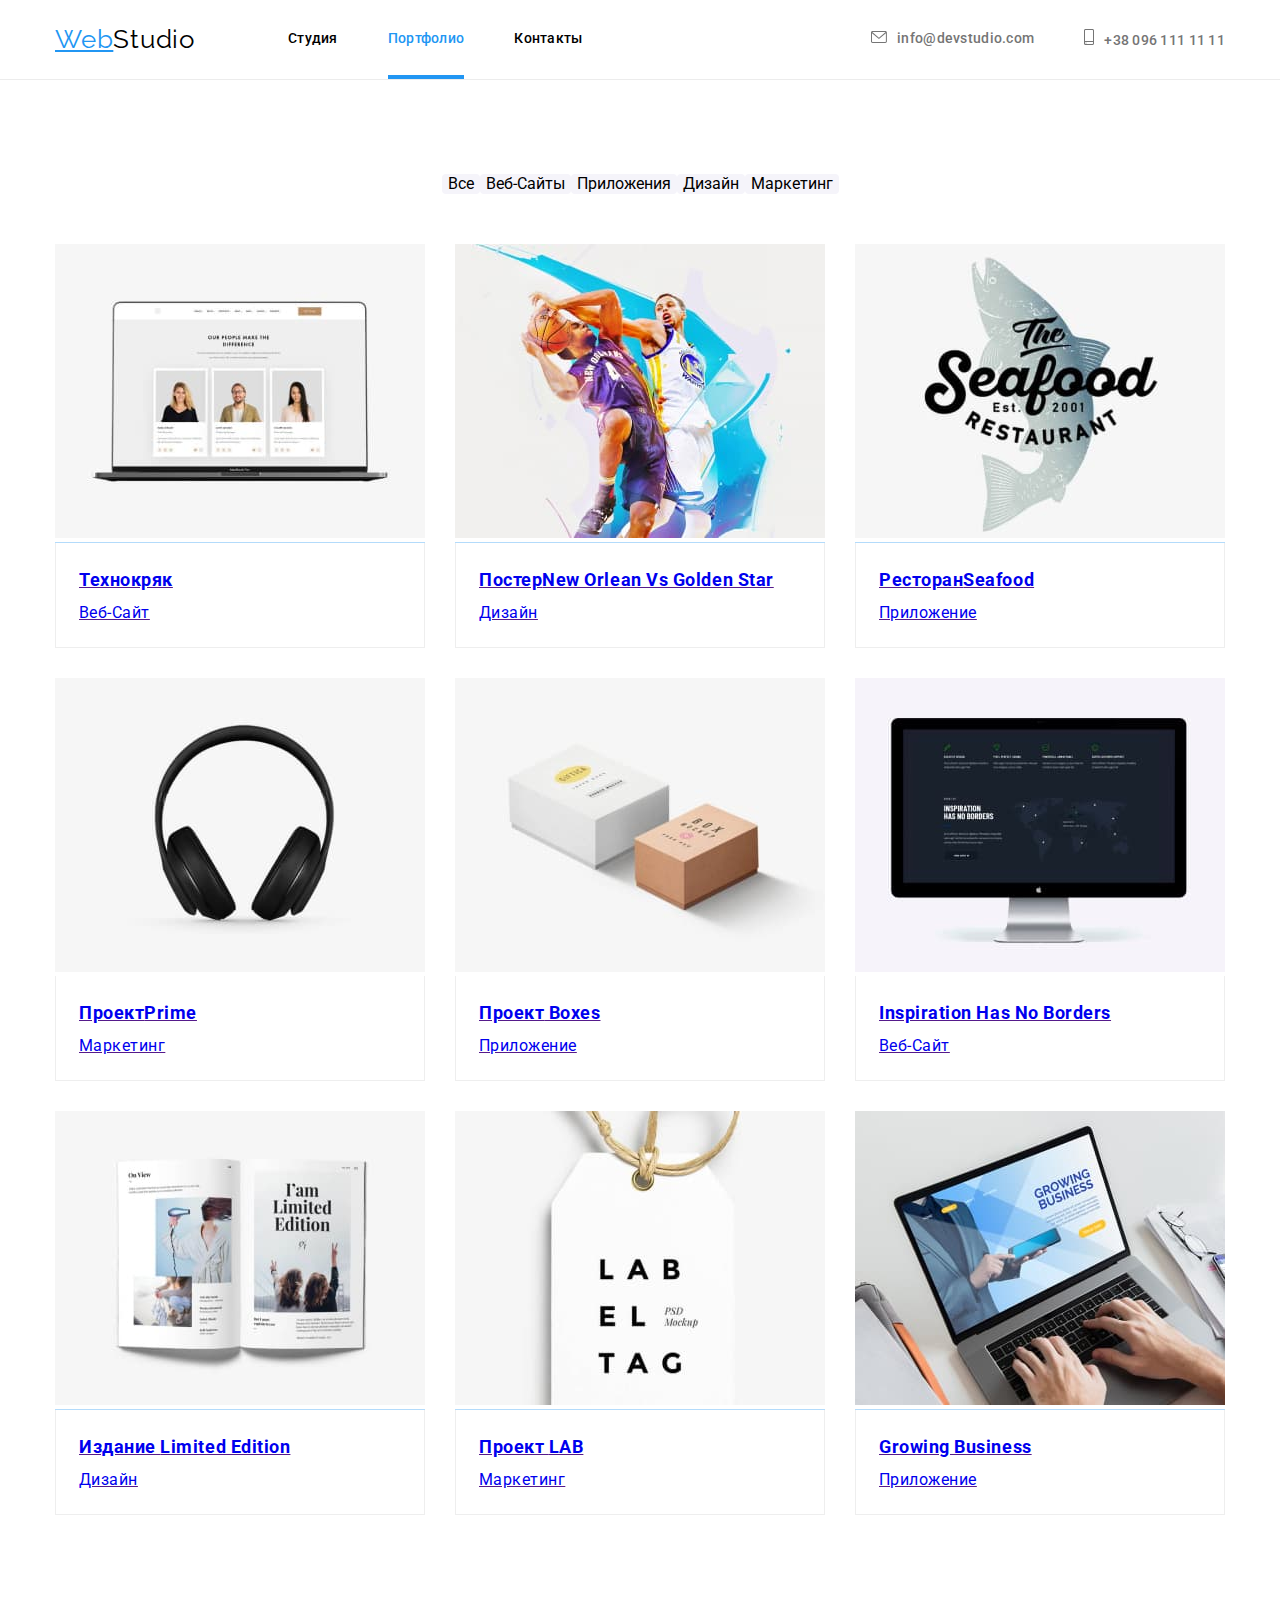
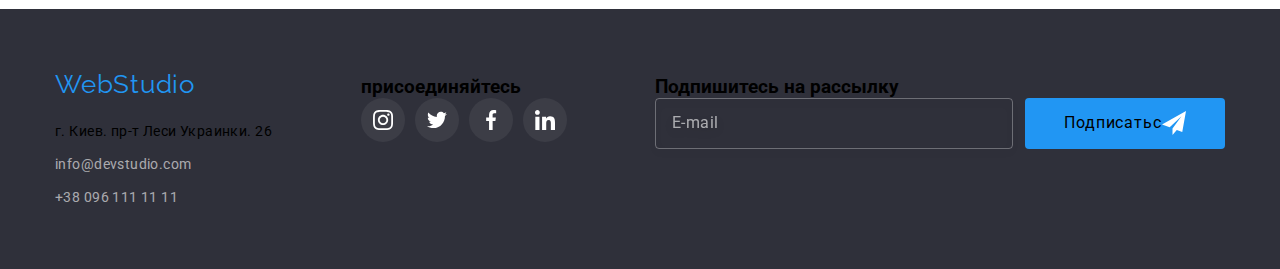
==== portfolio.html @ 39403538 "start work with BEM" ====
<!DOCTYPE html>
<html lang="ru">
  <head>
    <meta charset="UTF-8" />
    <meta http-equiv="X-UA-Compatible" content="IE=edge" />
    <meta name="viewport" content="width=device-width, initial-scale=1.0" />
    <title>WebStudio</title>
    <link rel="stylesheet" href="https://fonts.googleapis.com/css2?family=Raleway:wght@700&family=Roboto:wght@400;500;700;900&display=swap">
    <link rel="stylesheet" href="https://cdnjs.cloudflare.com/ajax/libs/modern-normalize/1.0.0/modern-normalize.min.css" />
    <link rel="stylesheet" href="./style.css" >
    <link rel="stylesheet" href="./css/main.min.css">
  </head>
<body>
    <!--portfolio-->
    <header class="head">
      <div class="head__elements container">
        <a class="logo head__logo" href="WebStudio">Web<span class="logo__word logo__word--dark">Studio</span></a>
        <nav>
          <ul class="nav-list nav list">
            <li class="nav__item"><a class="nav__link link" href="./index.html">Студия</a></li>
            <li class="nav__item"><a class="nav__link nav__link--active link" href="./portfolio.html">Портфолио</a></li>
            <li class="nav__item"><a class="nav__link link" href="Контакты">Контакты</a></li>
          </ul>
        </nav>
        <ul class="contacts head__contacts list">
          <li class="contacts__item"><a class="contacts__link link" href="mailto:info@devstudio.com">
              <svg class="contacts__icon" width="16px" height="12px">
                <use href="./images/icons.svg#icon-envelope"></use>
              </svg>info@devstudio.com</a></li>
          <li class="contacts__item"><a class="contacts__link link" href="tel:+380961111111">
              <svg class="contacts__icon" width="10px" height="16px">
                <use href="./images/icons.svg#icon-smartphone"></use>
              </svg>+38 096 111 11 11</a></li>
        </ul>
      </div>
    </header>
    <!--portfolio section 1 buttons and project-->
    <main class="">
    <section class="section main-portfolio">
      <div class="container">
         <h2  class="visually-hidden">Фильтр кнопок</h2>
       <ul class="list btn-list">
        <li class="btn-item"><button class="btn" type="button">Все</button></li>
        <li class="btn-item"><button class="btn" type="button">Веб-сайты</button></li>
        <li class="btn-item"><button class="btn" type="button">Приложения</button></li>
        <li class="btn-item"><button class="btn" type="button">Дизайн</button></li>
        <li class="btn-item"><button class="btn" type="button">Маркетинг</button></li>
       </ul>
       <h1 class="visually-hidden">Проекти</h1>
       <ul class="list list-project">
       <li class="item-project" >
        <a class="links-project" href="">
        <div class="project-bloc">
          <img src="images/photo1.jpg" alt="computer with photo"
           width="370" height="294">
           <p class="project-bloc-text-overflow">
           Технокряк это современная площадка
           распространения коронавируса. 
           Компании используют эту платформу для цифрового
           шпионажа и атак на защищённые сервера конкурентов.
          </p>
        </div>
      <div class="texts-elements-project">
        <h3 class="title-project">Технокряк</h3>
        <p class="text-project">Веб-сайт</p>
      </div>
        </a>
      </li>
       <li class="item-project" >
        <a class="links-project" href="">
        <div class="project-bloc">
          <img src="images/photo2.jpg" alt="two baseball plaeer" width="370" height="294">
          <p class="project-bloc-text-overflow">
          Технокряк это современная площадка
          распространения коронавируса.
          Компании используют эту платформу для цифрового
          шпионажа и атак на защищённые сервера конкурентов.
          </p>
         </div>
        <div class="texts-elements-project"> 
         <h3 class="title-project">Постер<span lang="en">New Orlean vs Golden Star</span></h3>
         <p class="text-project">Дизайн</p>
       </div>
        </a>
      </li>
       <li class="item-project" >
        <a class="links-project" href="">
        <div class="project-bloc">
          <img src="images/photo3.jpg" alt="restaurant logo" width="370" height="294">
          <p class="project-bloc-text-overflow">
          Технокряк это современная площадка
          распространения коронавируса.
          Компании используют эту платформу для цифрового
          шпионажа и атак на защищённые сервера конкурентов.
          </p>
         </div>
        <div class="texts-elements-project">
         <h3 class="title-project">Ресторан<span lang="en">Seafood</span></h3>
         <p class="text-project">Приложение</p>
        </div>
        </a> 
      </li>
       <li class="item-project" >
        <a class="links-project" href="">
        <div class="project-bloc">
          <img src="images/photo4.jpg" alt="headphone" width="370" height="294">
          <p class="project-bloc-text-overflow">
          Технокряк это современная площадка
          распространения коронавируса.
          Компании используют эту платформу для цифрового
          шпионажа и атак на защищённые сервера конкурентов.
          </p>
        </div>
       <div class="texts-elements-project">
        <h3 class="title-project">Проект<span lang="en">Prime</span></h3>
        <p class="text-project">Маркетинг</p>
      </div>
        </a>
      </li>
       <li class="item-project" >
        <a class="links-project" href="">
        <div class="project-bloc">
          <img src="images/photo5.jpg" alt="two boxes" width="370" height="294">
          <p class="project-bloc-text-overflow">
            Технокряк это современная площадка
            распространения коронавируса.
            Компании используют эту платформу для цифрового
            шпионажа и атак на защищённые сервера конкурентов.
          </p>
       </div>
       <div class="texts-elements-project">
        <h3 class="title-project">Проект<span lang="en"> Boxes</span></h3>
        <p class="text-project">Приложение</p>
      </div>
        </a>
      </li>
       <li class="item-project" >
        <a class="links-project" href="">
      <div class="project-bloc">
          <img src="images/photo6.jpg" alt="monitor" width="370" height="294">
         <p class="project-bloc-text-overflow">
          Технокряк это современная площадка
          распространения коронавируса.
          Компании используют эту платформу для цифрового
          шпионажа и атак на защищённые сервера конкурентов.
         </p>
       </div>
          <div class="texts-elements-project">
        <h3 class="title-project"><span lang="en">Inspiration has no Borders</span></h3>
        <p class="text-project">Веб-сайт</p>
       </div>
        </a>
      </li>
       <li class="item-project">
      <a class="links-project" href="">
        <div class="project-bloc">
        <img src="images/photo7.jpg" alt="unfolded book" width="370" height="294">
        <p class="project-bloc-text-overflow">
          Технокряк это современная площадка
          распространения коронавируса.
          Компании используют эту платформу для цифрового
          шпионажа и атак на защищённые сервера конкурентов.
        </p>
       </div>
        <div class="texts-elements-project">
        <h3 class="title-project">Издание <span lang="en">Limited Edition</span></h3>
        <p class="text-project">Дизайн</p>
      </div>
      </a>
      </li>
       <li class="item-project" >
        <a class="links-project" href="">
        <div class="project-bloc">
          <img src="images/photo8.jpg" alt="keychain made of paper" width="370" height="294">
      <p class="project-bloc-text-overflow">
        Технокряк это современная площадка
        распространения коронавируса.
        Компании используют эту платформу для цифрового
        шпионажа и атак на защищённые сервера конкурентов.
      </p>
      </div>
          <div class="texts-elements-project">
        <h3 class="title-project">Проект <span lang="en">LAB</span></h3>
        <p class="text-project">Маркетинг</p>
      </div>
        </a>
      </li>
       <li class="item-project" >
        <a class="links-project" href="">
        <div class="project-bloc">
          <img src="images/photo9.jpg" alt="man typing text on laptop" width="370" height="294">
        <p class="project-bloc-text-overflow">
          Технокряк это современная площадка
          распространения коронавируса.
          Компании используют эту платформу для цифрового
          шпионажа и атак на защищённые сервера конкурентов.
        </p>
       </div>
          <div class="texts-elements-project"> 
        <h3 class="title-project"><span lang="en">Growing Business</span></h3>
        <p class="text-project">Приложение</p>
       </div>
        </a>
      </li>
        </ul>
     </div>
   </section>
    </main>
    <!--portfolio footer-->
  <footer class="vault">
    <div class="container">
      <div class="vault-section">
        <div>
          <a class="link logo logo-footer" href="WebStudio">Web<span class="logo-word-light">Studio</span></a>
          <address>
            <ul class="list">
              <li class="vault-item"><a class="link google-address" href="https://goo.gl/maps/u1JJwSSeLyqYVt8B6"
                  target="blank" rel="noreferrer noopener">г.
                  Киев. пр-т
                  Леси Украинки. 26</a></li>
              <li class="vault-item "><a class="link vault-contact"
                  href="mailto:info@devstudio.com">info@devstudio.com</a></li>
              <li class="vault-item "><a class="link vault-contact" href="tel:+380961111111">+38 096 111 11 11</a></li>
            </ul>
          </address>
        </div>
        <div>
          <h3 class="title-features-and-vault title-vault">присоединяйтесь</h3>
          <ul class="vault-list-icons list">
            <li class="vault-item-icons">
              <a class="vault-social-links" href="">
                <svg class="vault-content-icons" width="20px" height="20px">
                  <use href="./images/icons.svg#icon-instagram"></use>
                </svg>
              </a>
            </li>
            <li class="vault-item-icons">
              <a class="vault-social-links" href="">
                <svg class="vault-content-icons" width="20px" height="20px">
                  <use href="./images/icons.svg#icon-twitter"></use>
                </svg>
              </a>
            </li>
            <li class="vault-item-icons">
              <a class="vault-social-links" href="">
                <svg class="vault-content-icons" width="20px" height="20px">
                  <use href="./images/icons.svg#icon-facebook"></use>
                </svg>
              </a>
            </li>
            <li class="vault-item-icons">
              <a class="vault-social-links" href="">
                <svg class="vault-content-icons" width="20px" height="20px">
                  <use href="./images/icons.svg#icon-linkedin"></use>
                </svg>
              </a>
            </li>
          </ul>
        </div>
        <div>
          <form class="form-vault" action="www.rect.com" name="our customers">
            <h3 class="title-features-and-vault title-vault">Подпишитесь на рассылку</h3>
            <span class="position-btn-input">
              <input class="vault-input" type="email" name="user-address-email" pattern="/^[]+@]+\.[]$/i"
                title="petrenko12p@gmail.com" placeholder="E-mail">
              <button class="vault-form-btn" type="submit">Подписатьс
                <svg class="vault-form-icon" width="24px" height="24px">
                  <use href="./images/icons.svg#icon-telegram"></use>
                </svg></button>
            </span>
          </form>
        </div>
      </div>
    </div>
  </footer>
</body>
</html>
---- style.css ----
:root {
  --hover-focus-color-others: #2196f3;
  --hover-focus-color-importmant-button: #188ce8;
  --akcent-color: #2196f3;
  --title-color-light: #ffffff;
  --title-color-dark: #212121;
  --text-color-dark: #757575;
  --contacts-color-dark: #757575;
  --contacts-color-light: rgba(255, 255, 255, 0.6);
  --logo-word-dark: #000000;
  --logo-word-light: #ffffff;
  --text-color-light: #ffffff;
  --border-color: #ececec;
  --background-color: #f5f4fa;
  --transition-duration: 250ms;
  --transition-timing-function: cubic-bezier(0.4, 0, 0.2, 1);
}
body {
  font-family: "roboto", sans-serif;
  margin: 0;
}
h1,
h2,
h3,
h4,
h5,
h6,
ul,
p {
  margin: 0;
  padding: 0;
}
.image {
  display: block;
}
address {
  font-style: inherit;
}
.container {
  width: 1200px;
  padding-left: 15px;
  padding-right: 15px;
  margin: 0 auto;
}
.section {
  padding-top: 94px;
  padding-bottom: 94px;
}
.list {
  list-style: none;
}
.link {
  text-decoration: none;
}
.second-title {
  font-size: 36px;
  line-height: 1.17;
  text-align: center;
  letter-spacing: 0.03em;
  color: var(--title-color-dark);
}
.third-title {
  font-size: 14px;
  line-height: 1.14;
  letter-spacing: 0.03em;
  text-transform: uppercase;
}
.visually-hidden {
  position: absolute;
  width: 1px;
  height: 1px;
  overflow: hidden;
  border: 0;
  padding: 0;
  clip: rect(0, 0, 0, 0);
  clip-path: inset(50%);
  margin: -1px;
}
.logo__word--light {
  color: var(--logo-word-light);
}

/*----------------------------main and portfolio page header ---------------------------*/
.head {
  padding-top: 24px;
  padding-bottom: 24px;
  align-items: center;
  border-bottom: 1px solid var(--border-color);
}
.head__elements {
  display: flex;
  align-items: center;
}
.logo {
  font-family: "Raleway", sans-serif;
  font-size: 26px;
  line-height: 1.19em;
  letter-spacing: 0.03em;
  color: var(--akcent-color);
}
.head__logo {
  margin-right: 93px;
}
.logo__word {
  display: inline-block;
}

.logo__word--dark {
  color: var(--logo-word-dark);
}
.nav-list {
  display: flex;
}
.nav__item {
  font-weight: 500;
  font-size: 14px;
  line-height: 1.14;
  letter-spacing: 0.02em;
  text-transform: capitalize;
  position: relative;
  color: var(--title-color-third);
}
.nav__item:not(:last-child) {
  margin-right: 50px;
}
.nav__link {
  transition: color var(--transition-duration) var(--transition-timing-function);
  color: currentColor;
}
.nav__link:hover,
.nav__link:focus {
  color: var(--hover-focus-color-others);
}
.nav__link--active {
  color: var(--hover-focus-color-others);
}
.nav__link--active::after {
  content: "";
  width: 100%;
  height: 4px;
  background-color: var(--akcent-color);
  display: block;
  position: absolute;
  bottom: -32px;
}
.head__contacts {
  margin-left: auto;
  display: flex;
  justify-content: center;
  align-items: center;
}
.contacts__item {
  font-weight: 500;
  font-size: 14px;
  line-height: 1.14;
  letter-spacing: 0.02em;
  color: var(--contacts-color-dark);
}
.contacts__item:not(:last-child) {
  margin-right: 50px;
}
.contacts__link {
  transition: color var(--transition-duration) var(--transition-timing-function);
  color: currentColor;
}
.contacts__link:hover,
.contacts__link:focus {
  color: var(--hover-focus-color-others);
}
.contacts__link:hover .contacts__icon,
.contacts__link:focus .contacts__icon {
  fill: var(--hover-focus-color-others);
}
.contacts__icon {
  margin-right: 10px;
  fill: var(--contacts-color-dark);
  transition: fill var(--transition-duration) var(--transition-timing-function);
}
/*-----------------------------main page section 1 hero------------------------------*/
.hero {
  padding-top: 200px;
  padding-bottom: 200px;
  background-color: #2f303a;
  background-image: linear-gradient(
      rgba(47, 48, 58, 0.4),
      rgba(47, 48, 58, 0.4)
    ),
    url(../images/bg-img.jpg);
  background-repeat: no-repeat;
  background-position: center;
  background-size: cover;
}
.hero__title {
  display: block;
  margin: 0 auto;
  margin-bottom: 30px;
  width: 696px;
  font-weight: 900;
  font-size: 44px;
  line-height: 1.36;
  text-align: center;
  text-transform: uppercase;
  letter-spacing: 0.06em;
  color: var(--title-color-light);
}
.btn {
  font-family: inherit;
  text-align: center;
  text-transform: capitalize;
  border: 0;
  border-radius: 4px;
  cursor: pointer;
  color: var(--title-color-third);
  background-color: var(--background-color);
  transition: color var(--transition-duration) var(--transition-timing-function),
    background-color var(--transition-duration)
      var(--transition-timing-function),
    box-shadow var(--transition-duration) var(--transition-timing-function);
}

.btn__hero {
  display: block;
  margin: 0 auto;
  padding: 10px 32px;
  line-height: 1.88;
  letter-spacing: 0.06em;
  background-color: var(--akcent-color);
  color: var(--text-color-light);
  box-shadow: 0px 4px 4px rgba(0, 0, 0, 0.15);
}
.btn__hero:hover,
.btn__hero:focus {
  background-color: var(--hover-focus-color-importmant-button);
}

/*---------------------------main page section 2 features----------------------*/
.specialiti {
  display: flex;
}
.specialiti__item {
  margin-right: 30px;
}
.specialiti__item:nth-child(4n + 4) {
  margin-right: 0px;
}
.specialiti__item--features {
  width: 270px;
}
.specialiti__icons {
  background-color: var(--background-color);
  margin-bottom: 30px;
  height: 120px;
  padding: 25px 100px;
}
.specialiti__title-features {
  margin-bottom: 10px;
  color: var(--title-color-dark);
}
.specialiti__text-features {
  letter-spacing: 0.03em;
  font-size: 14px;
  line-height: 1.71;
  color: var(--text-color-dark);
}
/*  -----main page section 3------------- */
.section-what-we-do {
  padding-bottom: 94px;
}
.second-title--what-we-do {
  margin-bottom: 50px;
}
.grade {
  display: flex;
  flex-wrap: wrap;
  margin-top: -30px;
  margin-left: -30px;
}
.grade__item {
  margin-top: 30px;
  margin-left: 30px;
  flex-basis: calc(100% / 3 - 30px);
}
.grade__blok {
  position: relative;
}
.grade__text {
  display: flex;
  justify-content: center;
  align-items: center;
  font-size: 14px;
  line-height: 1.14em;
  letter-spacing: 0.03em;
  text-transform: uppercase;
  color: var(--text-color-light);
  width: 100%;
  min-height: 70px;
  background-color: #2f303a80;
  position: absolute;
  top: 224px;
}
/*-------------------main page section 4 oue team---------------------------*/
.section-our-team {
  background-color: var(--background-color);
}
.second-title--our-team {
  margin-bottom: 50px;
}
.specialiti__item {
  margin-right: 30px;
}
.specialiti__item:nth-child(4n + 4) {
  margin-right: 0px;
}
.specialiti__blok-text-elements {
  box-shadow: 0px 1px 3px rgba(0, 0, 0, 0.12), 0px 1px 1px rgba(0, 0, 0, 0.14),
    0px 2px 1px rgba(0, 0, 0, 0.2);
  border-radius: 0px 0px 4px 4px;
  background-color: #ffffff;
  padding-top: 30px;
  padding-bottom: 30px;
}
.specialiti__title-our-team {
  font-weight: 500;
  font-size: 16px;
  line-height: 1.19;
  letter-spacing: 0.03em;
  color: var(--title-color-dark);
  text-align: center;
  margin-bottom: 10px;
}
.specialiti__text-our-team {
  font-size: 16px;
  line-height: 1.19;
  letter-spacing: 0.03em;
  color: var(--text-color-dark);
  text-align: center;
  margin-bottom: 16px;
}
.social-links {
  display: flex;
  justify-content: center;
}
.social-links__item {
  display: flex;
  justify-content: center;
  align-items: center;
}
.social-links__item:not(:last-child) {
  margin-right: 10px;
}
.social-links__link {
  width: 44px;
  height: 44px;
  border-radius: 50%;
  transition: background-color var(--transition-duration)
    var(--transition-timing-function);
}
.social-links__icon {
  width: 44px;
  height: 44px;
  fill: #afb1b8;
  padding: 12px;
  transition: fill var(--transition-duration) var(--transition-timing-function);
}
.social-links__link--our-team:hover,
.social-links__link--our-team:focus {
  background-color: var(--hover-focus-color-others);
}
.social-links__link--our-team:hover .social-links__icon,
.social-links__link--our-team:focus .social-links__icon {
  fill: #ffffff;
}

/* ------------------main page section 5 regular customers---------------- */
.regular-customers-title {
  margin-bottom: 50px;
}
.regular-customers-list {
  display: flex;
}

.regular-customers-item {
  width: 170px;
  height: 92px;
}
.regular-customers-item:not(:last-child) {
  margin-right: 30px;
}
.regular-customers-links {
  width: 100%;
  height: 100%;
  display: flex;
  border: 1px solid #afb1b8;
  padding: 16px 32px;
  transition: border-color var(--transition-duration)
    var(--transition-timing-function);
}
.regular-customers-icons {
  fill: #afb1b8;
  transition: fill var(--transition-duration) var(--transition-timing-function);
}
.regular-customers-links:hover,
.regular-customers-links:focus {
  border-color: var(--hover-focus-color-others);
}
.regular-customers-links:hover .regular-customers-icons,
.regular-customers-links:focus .regular-customers-icons {
  fill: var(--hover-focus-color-others);
}
/*--------------------------------main and portfolio footer-------------------*/
.vault {
  background-color: #2f303a;
  padding-top: 60px;
  padding-bottom: 60px;
}
.vault-section {
  display: flex;
  align-items: baseline;
  justify-content: space-between;
}
.logo-footer {
  display: block;
  margin-bottom: 20px;
}
.vault-item {
  font-size: 14px;
  line-height: 1.71em;
  letter-spacing: 0.03em;
}
.google-address {
  transition: color var(--transition-duration) var(--transition-timing-function);
}
.vault-contact {
  transition: color var(--transition-duration) var(--transition-timing-function);
}
.vault-item > a.link.google-address {
  color: var(--color-text);
}
.vault-item > a.link.google-address:hover,
.vault-item > a.link.google-address:focus {
  color: var(--hover-focus-color-others);
}
.vault-item:not(:last-child) {
  margin-bottom: 9px;
}
.vault-item > a:link {
  color: var(--contacts-color-light);
}
.vault-item > a:hover,
.vault-item > a:focus {
  color: var(--hover-focus-color-others);
}
.title-vault {
  color: var(--color-text);
}
.vault-list-icons {
  display: flex;
}
.vault-item-icons {
  display: flex;
  justify-content: center;
  align-items: center;
}
.vault-item-icons:not(:last-child) {
  margin-right: 10px;
}
.vault-social-links {
  width: 44px;
  height: 44px;
  border-radius: 50%;
  background-color: #ffffff10;
  transition: background-color var(--transition-duration)
    var(--transition-timing-function);
}
.vault-social-links:hover,
.vault-social-links:focus {
  background-color: var(--hover-focus-color-others);
}
.vault-content-icons {
  width: 44px;
  height: 44px;
  fill: #ffffff;
  padding: 12px;
}

.position-btn-input {
  display: flex;
}
.vault-input {
  cursor: pointer;
  min-width: 358px;
  min-height: 50px;
  margin-right: 12px;
  background-color: transparent;
  border: 1px solid rgba(255, 255, 255, 0.3);
  box-sizing: border-box;
  filter: drop-shadow(0px 4px 4px rgba(0, 0, 0, 0.15));
  border-radius: 4px;
  padding: 15px 16px;
  color: var(--akcent-color);
  transition: border-color var(--transition-duration)
    var(--transition-timing-function);
}
.vault-input::placeholder {
  font-size: 16px;
  line-height: 1.25em;
  letter-spacing: 0.03em;
  color: rgba(255, 255, 255, 0.6);
}
.vault-input:hover,
.vault-input:focus {
  border-color: var(--akcent-color);
}
.vault-form-btn {
  min-width: 200px;
  min-height: 50px;
  background-color: var(--akcent-color);
  border-color: var(--akcent-color);
  border-radius: 4px;
  border: 0px;
  font-size: 16px;
  line-height: 1.88em;
  letter-spacing: 0.06em;
  color: var(--color-text);
  padding: 0px;
  transition: background-color var(--transition-duration)
    var(--transition-timing-function);
  display: flex;
  justify-content: center;
  align-items: center;
}
.vault-form-btn:hover,
.vault-form-btn:focus {
  background-color: var(--hover-focus-color-importmant-button);
}
/* ---------modal window----------------- */
.backdrop {
  width: 100vw;
  height: 100vh;
  background-color: rgba(0, 0, 0, 0.2);
  position: fixed;
  top: 0;
  transition: opacity var(--transition-duration)
      var(--transition-timing-function),
    visibility var(--transition-duration) var(--transition-timing-function);
}
.backdrop.is-hidden {
  visibility: hidden;
  opacity: 0;
  pointer-events: none;
}
.backdrop.is-hidden .modalwindow {
  transform: scale(0.3);
  transition: transform var(--transition-duration)
    var(--transition-timing-function);
}
.modalwindow {
  width: 528px;
  min-height: 510px;
  background-color: #ffffff;
  position: absolute;
  top: 50%;
  left: 50%;
  box-shadow: 0px 1px 3px rgba(0, 0, 0, 0.12), 0px 1px 1px rgba(0, 0, 0, 0.14),
    0px 2px 1px rgba(0, 0, 0, 0.2);
  border-radius: 4px;
  transform: translate(-50%, -50%) scale(1);
  transition: transform var(--transition-duration)
    var(--transition-timing-function);
}
.modalwindow-btn-close {
  width: 30px;
  height: 30px;
  border-color: #00000010;
  border-radius: 50%;
  background-color: #ffffff;
  display: flex;
  justify-content: center;
  align-items: center;
  position: absolute;
  top: 12px;
  right: 8px;
  box-shadow: 0px 1px 3px rgba(0, 0, 0, 0.12);
  transition: border-color var(--transition-duration)
      var(--transition-timing-function),
    fill var(--transition-duration) var(--transition-timing-function),
    box-shadow var(--transition-duration) var(--transition-timing-function);
}
.modalwindow-btn-close:hover,
.modalwindow-btn-close:focus {
  box-shadow: 0px 1px 1px rgba(0, 0, 0, 0.14), 0px 2px 1px rgba(0, 0, 0, 0.2);
  outline: none;
  fill: var(--hover-focus-color-others);
}
/* ----------------form--------------------- */
.form {
  width: 100%;
  height: 100%;
  padding: 40px;
  display: flex;
  flex-direction: column;
}
.title-form {
  font-size: 20px;
  line-height: 1.15em;
  text-align: center;
  letter-spacing: 0.03em;
  color: #212121;
  margin-bottom: 12px;
}
.discription-text-label {
  font-size: 12px;
  line-height: 1.17em;
  letter-spacing: 0.01em;
  color: #757575;
}
.discription-text-label:not(:last-child) {
  margin-bottom: 10px;
}
.form-box-svg {
  display: block;
  position: relative;
}
.discription-input,
.comment {
  cursor: pointer;
  width: 100%;
  min-height: 40px;
  border: 1px solid rgba(33, 33, 33, 0.2);
  border-radius: 4px;
  padding: 12px 12px 12px 30px;
  transition: border-color var(--transition-duration)
    var(--transition-timing-function);
}
.comment {
  padding-left: 16px;
  resize: none;
  min-height: 120px;
}
.comment::placeholder {
  font-size: 14px;
  line-height: 1.14em;
  letter-spacing: 0.01em;
  color: rgba(117, 117, 117, 0.5);
}
.discription-input:hover + .form-icon,
.discription-input:focus + .form-icon {
  fill: var(--akcent-color);
}
.discription-input:hover,
.discription-input:focus,
.comment:hover,
.comment:focus {
  border-color: var(--akcent-color);
  outline: none;
}
.form-icon {
  position: absolute;
  left: 12px;
  top: 50%;
  transform: translateY(-50%);
  transition: fill var(--transition-duration) var(--transition-timing-function);
}

.label-checkebox {
  font-size: 14px;
  line-height: 1.71em;
  letter-spacing: 0.03em;
  color: #757575;
  display: flex;
  justify-content: center;
  align-items: center;
  margin-bottom: 30px;
  position: relative;
}

.icon-checekebox {
  display: block;
  cursor: pointer;
  width: 16px;
  height: 16px;
  margin-right: 7px;
  border: 2px solid #212121;
  border-radius: 4px;
  background-color: #ffffff;
  fill: transparent;
  transition: background-color var(--transition-duration)
      var(--transition-timing-function),
    box-shadow var(--transition-duration) var(--transition-timing-function);
}

.input-checkebox:hover + .icon-checekebox,
.input-checkebox:focus + .icon-checekebox {
  box-shadow: 0px 1px 2px var(--akcent-color), 0px 2px 7px var(--akcent-color);
}
.input-checkebox:checked + .icon-checekebox {
  border: none;
  background-color: var(--akcent-color);
  fill: #ffffff;
}
.link-checkebox {
  cursor: pointer;
  color: var(--akcent-color);
  display: block;
  margin-left: 5px;
  position: relative;
}
.link-checkebox:hover,
.link-checkebox:focus {
  outline-color: var(--hover-focus-color-importmant-button);
}
.link-checkebox::after {
  content: "";
  display: block;
  width: 100%;
  height: 1px;
  background-color: var(--akcent-color);
  position: absolute;
  bottom: 3px;
}
.btn-form {
  align-self: center;
  min-width: 200px;
  min-height: 50px;
  background-color: var(--akcent-color);
  border-radius: 4px;
  border: 0;
  outline-color: transparent;
  font-size: 16px;
  line-height: 1.88em;
  text-align: center;
  letter-spacing: 0.06em;
  color: var(--color-text);
  border-color: var(--akcent-color);
  transition: background-color var(--transition-duration)
    var(--transition-timing-function);
}
.btn-form:hover,
.btn-form:hover {
  outline-color: var(--hover-focus-color-importmant-button);
  background-color: var(--hover-focus-color-importmant-button);
}
/*-----------------------------portfolio section 1 button----------------------------*/
.btn-list {
  display: flex;
  justify-content: center;
  margin-bottom: 50px;
}
/* .btn-item:not(:last-child) {
  margin-right: 8px;
  letter-spacing: 0.03em;
  padding: 6px 22px;
  font-weight: 500;
  font-size: 16px;
  line-height: 1.63;
}
.btn:hover,
.btn:focus {
  background-color: red;
  color: var(--color-text);
  box-shadow: 0px 3px 1px rgba(0, 0, 0, 0.1), 0px 1px 2px rgba(0, 0, 0, 0.08),
    0px 2px 2px rgba(0, 0, 0, 0.12);
} */
/*-------------------------portfolio section 2 projects--------------------------------*/

.list-project {
  display: flex;
  flex-wrap: wrap;
  margin-top: -30px;
  margin-left: -30px;
}
.item-project {
  margin-top: 30px;
  margin-left: 30px;
  flex-basis: calc(100% / 3 - 30px);
  text-transform: capitalize;
  transition: transform var(--transition-duration)
    var(--transition-timing-function);
}
.links-project {
  display: block;
  transition: box-shadow var(--transition-duration)
    var(--transition-timing-function);
}
.links-project:hover,
.links-project:focus {
  box-shadow: 0px 1px 1px rgba(0, 0, 0, 0.12), 0px 4px 4px rgba(0, 0, 0, 0.06),
    1px 4px 6px rgba(0, 0, 0, 0.16);
}
.links-project:hover .project-bloc-text-overflow,
.links-project:focus .project-bloc-text-overflow {
  transform: translateY(0);
}
.project-bloc {
  position: relative;
  overflow: hidden;
}
.project-bloc-text-overflow {
  font-size: 18px;
  line-height: 1.56em;
  letter-spacing: 0.03em;
  color: var(--color-text);
  padding: 63px 24px;
  position: absolute;
  width: 100%;
  height: 100%;
  background-color: #2196f390;
  top: 0;
  left: 0;
  transform: translateY(100%);
  transition: transform var(--transition-duration)
    var(--transition-timing-function);
}

.texts-elements-project {
  padding: 19px 23px;
  background-color: #fff;
  border-right: 1px solid #eeeeee;
  border-bottom: 1px solid #eeeeee;
  border-left: 1px solid #eeeeee;
}
.title-project {
  font-size: 18px;
  line-height: 2;
  letter-spacing: 0.03em;
  color: var(--title-color-third);
}
.text-project {
  font-size: 16px;
  line-height: 1.88;
  letter-spacing: 0.03em;
  color: var(--text-color);
}
---- css/main.min.css ----
/* No CSS *//*# sourceMappingURL=main.min.css.map */
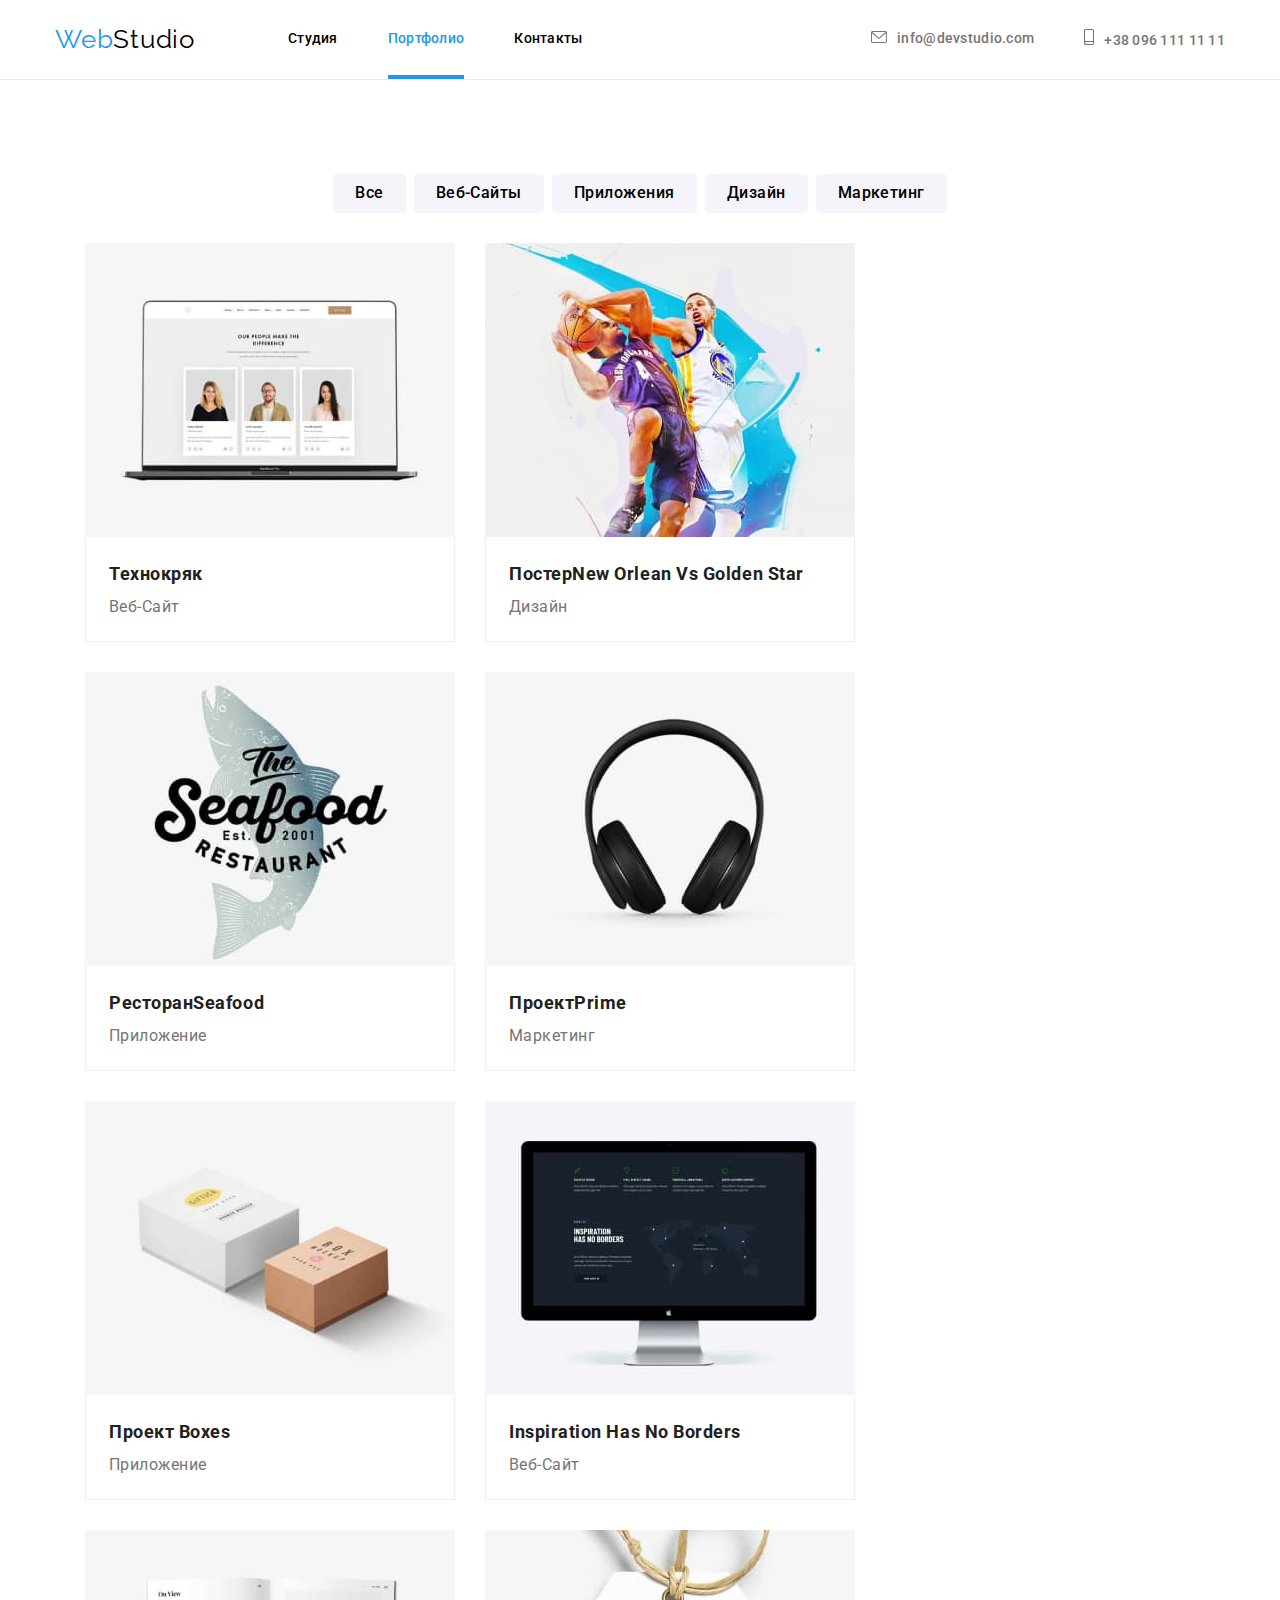
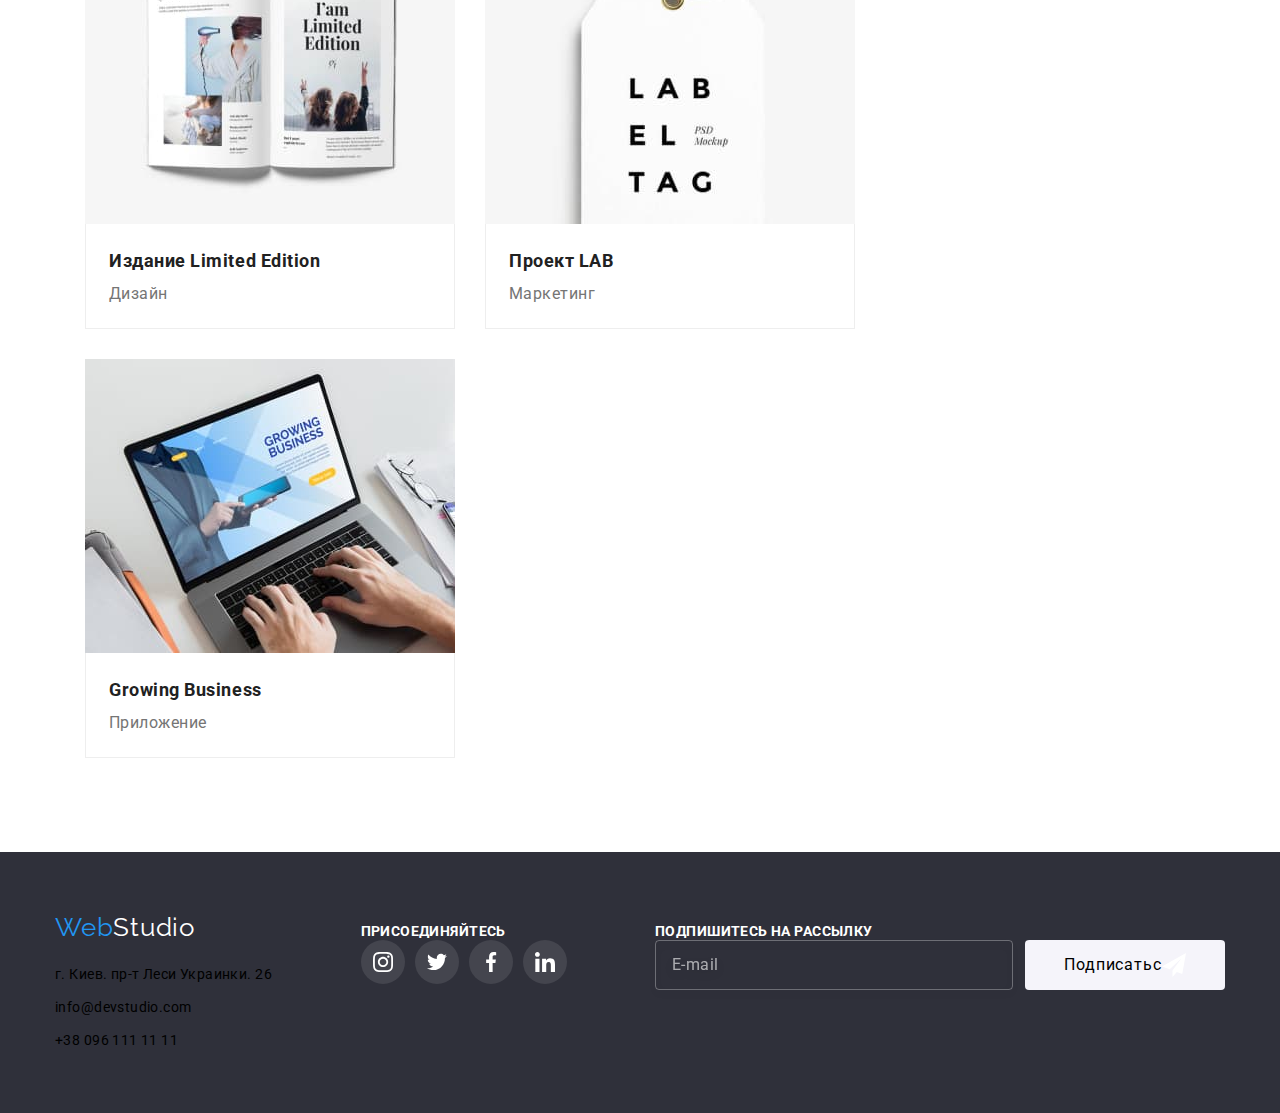
==== commit 60c0a450: "finish bem start sass" ====
--- a/portfolio.html
+++ b/portfolio.html
@@ -10,19 +10,19 @@
     <link rel="stylesheet" href="./style.css" >
     <link rel="stylesheet" href="./css/main.min.css">
   </head>
-<body>
+<body class="body">
     <!--portfolio-->
     <header class="head">
       <div class="head__elements container">
-        <a class="logo head__logo" href="WebStudio">Web<span class="logo__word logo__word--dark">Studio</span></a>
+        <a class="logo head__logo link" href="WebStudio">Web<span class="logo__word logo__word--dark">Studio</span></a>
         <nav>
-          <ul class="nav-list nav list">
+          <ul class="nav-list nav list no-size">
             <li class="nav__item"><a class="nav__link link" href="./index.html">Студия</a></li>
             <li class="nav__item"><a class="nav__link nav__link--active link" href="./portfolio.html">Портфолио</a></li>
             <li class="nav__item"><a class="nav__link link" href="Контакты">Контакты</a></li>
           </ul>
         </nav>
-        <ul class="contacts head__contacts list">
+        <ul class="contacts head__contacts list no-size">
           <li class="contacts__item"><a class="contacts__link link" href="mailto:info@devstudio.com">
               <svg class="contacts__icon" width="16px" height="12px">
                 <use href="./images/icons.svg#icon-envelope"></use>
@@ -36,169 +36,169 @@
     </header>
     <!--portfolio section 1 buttons and project-->
     <main class="">
-    <section class="section main-portfolio">
+    <section class="section">
       <div class="container">
-         <h2  class="visually-hidden">Фильтр кнопок</h2>
-       <ul class="list btn-list">
-        <li class="btn-item"><button class="btn" type="button">Все</button></li>
-        <li class="btn-item"><button class="btn" type="button">Веб-сайты</button></li>
-        <li class="btn-item"><button class="btn" type="button">Приложения</button></li>
-        <li class="btn-item"><button class="btn" type="button">Дизайн</button></li>
-        <li class="btn-item"><button class="btn" type="button">Маркетинг</button></li>
+         <h2  class="second-title visually-hidden no-size">Фильтр кнопок</h2>
+       <ul class="btn-list--portfolio list no-size">
+        <li class="btn-list__item btn-list__item--margin-right"><button class="btn-list__portfolio--btn btn" type="button">Все</button></li>
+        <li class="btn-list__item btn-list__item--margin-right"><button class="btn-list__portfolio--btn btn" type="button">Веб-сайты</button></li>
+        <li class="btn-list__item btn-list__item--margin-right"><button class="btn-list__portfolio--btn btn" type="button">Приложения</button></li>
+        <li class="btn-list__item btn-list__item--margin-right"><button class="btn-list__portfolio--btn btn" type="button">Дизайн</button></li>
+        <li class="btn-list__item btn-list__item--margin-right"><button class="btn-list__portfolio--btn btn" type="button">Маркетинг</button></li>
        </ul>
-       <h1 class="visually-hidden">Проекти</h1>
-       <ul class="list list-project">
-       <li class="item-project" >
-        <a class="links-project" href="">
-        <div class="project-bloc">
-          <img src="images/photo1.jpg" alt="computer with photo"
+       <h1 class="hero__title hero__title--portfolio visually-hidden no-size">Проекти</h1>
+       <ul class="grade list no-size">
+       <li class="grade__item grade__item--project" >
+        <a class="grade__link grade__link--project link" href="">
+        <div class="grade__blok grade__blok--project">
+          <img class="image" src="images/photo1.jpg" alt="computer with photo"
            width="370" height="294">
-           <p class="project-bloc-text-overflow">
+           <p class="grade__overflow no-size">
            Технокряк это современная площадка
            распространения коронавируса. 
            Компании используют эту платформу для цифрового
            шпионажа и атак на защищённые сервера конкурентов.
           </p>
         </div>
-      <div class="texts-elements-project">
-        <h3 class="title-project">Технокряк</h3>
-        <p class="text-project">Веб-сайт</p>
-      </div>
-        </a>
-      </li>
-       <li class="item-project" >
-        <a class="links-project" href="">
-        <div class="project-bloc">
-          <img src="images/photo2.jpg" alt="two baseball plaeer" width="370" height="294">
-          <p class="project-bloc-text-overflow">
+      <div class="grade__element-text">
+        <h3 class="grade__title--project no-size">Технокряк</h3>
+        <p class="grade__text--project no-size">Веб-сайт</p>
+      </div>
+        </a>
+      </li>
+       <li class="grade__item grade__item--project" >
+        <a class="grade__link grade__link--project link" href="">
+        <div class="grade__blok grade__blok--project">
+          <img class="image" src="images/photo2.jpg" alt="two baseball plaeer" width="370" height="294">
+          <p class="grade__overflow no-size">
           Технокряк это современная площадка
           распространения коронавируса.
           Компании используют эту платформу для цифрового
           шпионажа и атак на защищённые сервера конкурентов.
           </p>
          </div>
-        <div class="texts-elements-project"> 
-         <h3 class="title-project">Постер<span lang="en">New Orlean vs Golden Star</span></h3>
-         <p class="text-project">Дизайн</p>
-       </div>
-        </a>
-      </li>
-       <li class="item-project" >
-        <a class="links-project" href="">
-        <div class="project-bloc">
-          <img src="images/photo3.jpg" alt="restaurant logo" width="370" height="294">
-          <p class="project-bloc-text-overflow">
+        <div class="grade__element-text"> 
+         <h3 class="grade__title--project no-size">Постер<span lang="en">New Orlean vs Golden Star</span></h3>
+         <p class="grade__text--project no-size">Дизайн</p>
+       </div>
+        </a>
+      </li>
+       <li class="grade__item grade__item--project" >
+        <a class="grade__link grade__link--project link" href="">
+        <div class="grade__blok grade__blok--project">
+          <img class="image" src="images/photo3.jpg" alt="restaurant logo" width="370" height="294">
+          <p class="grade__overflow no-size">
           Технокряк это современная площадка
           распространения коронавируса.
           Компании используют эту платформу для цифрового
           шпионажа и атак на защищённые сервера конкурентов.
           </p>
          </div>
-        <div class="texts-elements-project">
-         <h3 class="title-project">Ресторан<span lang="en">Seafood</span></h3>
-         <p class="text-project">Приложение</p>
+        <div class="grade__element-text">
+         <h3 class="grade__title--project no-size">Ресторан<span lang="en">Seafood</span></h3>
+         <p class="grade__text--project no-size">Приложение</p>
         </div>
         </a> 
       </li>
-       <li class="item-project" >
-        <a class="links-project" href="">
-        <div class="project-bloc">
-          <img src="images/photo4.jpg" alt="headphone" width="370" height="294">
-          <p class="project-bloc-text-overflow">
-          Технокряк это современная площадка
-          распространения коронавируса.
-          Компании используют эту платформу для цифрового
-          шпионажа и атак на защищённые сервера конкурентов.
-          </p>
-        </div>
-       <div class="texts-elements-project">
-        <h3 class="title-project">Проект<span lang="en">Prime</span></h3>
-        <p class="text-project">Маркетинг</p>
-      </div>
-        </a>
-      </li>
-       <li class="item-project" >
-        <a class="links-project" href="">
-        <div class="project-bloc">
-          <img src="images/photo5.jpg" alt="two boxes" width="370" height="294">
-          <p class="project-bloc-text-overflow">
+       <li class="grade__item grade__item--project" >
+        <a class="grade__link grade__link--project link" href="">
+        <div class="grade__blok grade__blok--project">
+          <img class="image" src="images/photo4.jpg" alt="headphone" width="370" height="294">
+          <p class="grade__overflow no-size">
+          Технокряк это современная площадка
+          распространения коронавируса.
+          Компании используют эту платформу для цифрового
+          шпионажа и атак на защищённые сервера конкурентов.
+          </p>
+        </div>
+       <div class="grade__element-text">
+        <h3 class="grade__title--project no-size">Проект<span lang="en">Prime</span></h3>
+        <p class="grade__text--project no-size">Маркетинг</p>
+      </div>
+        </a>
+      </li>
+       <li class="grade__item grade__item--project" >
+        <a class="grade__link grade__link--project link" href="">
+        <div class="grade__blok grade__blok--project">
+          <img class="image" src="images/photo5.jpg" alt="two boxes" width="370" height="294">
+          <p class="grade__overflow no-size">
             Технокряк это современная площадка
             распространения коронавируса.
             Компании используют эту платформу для цифрового
             шпионажа и атак на защищённые сервера конкурентов.
           </p>
        </div>
-       <div class="texts-elements-project">
-        <h3 class="title-project">Проект<span lang="en"> Boxes</span></h3>
-        <p class="text-project">Приложение</p>
-      </div>
-        </a>
-      </li>
-       <li class="item-project" >
-        <a class="links-project" href="">
-      <div class="project-bloc">
-          <img src="images/photo6.jpg" alt="monitor" width="370" height="294">
-         <p class="project-bloc-text-overflow">
+       <div class="grade__element-text">
+        <h3 class="grade__title--project no-size">Проект<span lang="en"> Boxes</span></h3>
+        <p class="grade__text--project no-size">Приложение</p>
+      </div>
+        </a>
+      </li>
+       <li class="grade__item grade__item--project" >
+        <a class="grade__link grade__link--project link" href="">
+      <div class="grade__blok grade__blok--project">
+          <img class="image" src="images/photo6.jpg" alt="monitor" width="370" height="294">
+         <p class="grade__overflow no-size">
           Технокряк это современная площадка
           распространения коронавируса.
           Компании используют эту платформу для цифрового
           шпионажа и атак на защищённые сервера конкурентов.
          </p>
        </div>
-          <div class="texts-elements-project">
-        <h3 class="title-project"><span lang="en">Inspiration has no Borders</span></h3>
-        <p class="text-project">Веб-сайт</p>
-       </div>
-        </a>
-      </li>
-       <li class="item-project">
-      <a class="links-project" href="">
-        <div class="project-bloc">
-        <img src="images/photo7.jpg" alt="unfolded book" width="370" height="294">
-        <p class="project-bloc-text-overflow">
+          <div class="grade__element-text">
+        <h3 class="grade__title--project no-size"><span lang="en">Inspiration has no Borders</span></h3>
+        <p class="grade__text--project no-size">Веб-сайт</p>
+       </div>
+        </a>
+      </li>
+       <li class="grade__item grade__item--project">
+      <a class="grade__link grade__link--project link" href="">
+        <div class="grade__blok grade__blok--project">
+        <img class="image" src="images/photo7.jpg" alt="unfolded book" width="370" height="294">
+        <p class="grade__overflow no-size">
           Технокряк это современная площадка
           распространения коронавируса.
           Компании используют эту платформу для цифрового
           шпионажа и атак на защищённые сервера конкурентов.
         </p>
        </div>
-        <div class="texts-elements-project">
-        <h3 class="title-project">Издание <span lang="en">Limited Edition</span></h3>
-        <p class="text-project">Дизайн</p>
+        <div class="grade__element-text">
+        <h3 class="grade__title--project no-size">Издание <span lang="en">Limited Edition</span></h3>
+        <p class="grade__text--project no-size">Дизайн</p>
       </div>
       </a>
       </li>
-       <li class="item-project" >
-        <a class="links-project" href="">
-        <div class="project-bloc">
-          <img src="images/photo8.jpg" alt="keychain made of paper" width="370" height="294">
-      <p class="project-bloc-text-overflow">
+       <li class="grade__item grade__item--project" >
+        <a class="grade__link grade__link--project link" href="">
+        <div class="grade__blok grade__blok--project">
+          <img class="image" src="images/photo8.jpg" alt="keychain made of paper" width="370" height="294">
+      <p class="grade__overflow no-size">
         Технокряк это современная площадка
         распространения коронавируса.
         Компании используют эту платформу для цифрового
         шпионажа и атак на защищённые сервера конкурентов.
       </p>
       </div>
-          <div class="texts-elements-project">
-        <h3 class="title-project">Проект <span lang="en">LAB</span></h3>
-        <p class="text-project">Маркетинг</p>
-      </div>
-        </a>
-      </li>
-       <li class="item-project" >
-        <a class="links-project" href="">
-        <div class="project-bloc">
-          <img src="images/photo9.jpg" alt="man typing text on laptop" width="370" height="294">
-        <p class="project-bloc-text-overflow">
+          <div class="grade__element-text">
+        <h3 class="grade__title--project no-size">Проект <span lang="en">LAB</span></h3>
+        <p class="grade__text--project no-size">Маркетинг</p>
+      </div>
+        </a>
+      </li>
+       <li class="grade__item grade__item--project" >
+        <a class="grade__link grade__link--project link" href="">
+        <div class="grade__blok grade__blok--project">
+          <img class="image" src="images/photo9.jpg" alt="man typing text on laptop" width="370" height="294">
+        <p class="grade__overflow no-size">
           Технокряк это современная площадка
           распространения коронавируса.
           Компании используют эту платформу для цифрового
           шпионажа и атак на защищённые сервера конкурентов.
         </p>
        </div>
-          <div class="texts-elements-project"> 
-        <h3 class="title-project"><span lang="en">Growing Business</span></h3>
-        <p class="text-project">Приложение</p>
+          <div class="grade__element-text"> 
+        <h3 class="grade__title--project no-size"><span lang="en">Growing Business</span></h3>
+        <p class="grade__text--project no-size">Приложение</p>
        </div>
         </a>
       </li>
@@ -207,50 +207,53 @@
    </section>
     </main>
     <!--portfolio footer-->
-  <footer class="vault">
+  <footer class="footer">
     <div class="container">
-      <div class="vault-section">
+      <div class="footer__section">
         <div>
-          <a class="link logo logo-footer" href="WebStudio">Web<span class="logo-word-light">Studio</span></a>
-          <address>
-            <ul class="list">
-              <li class="vault-item"><a class="link google-address" href="https://goo.gl/maps/u1JJwSSeLyqYVt8B6"
-                  target="blank" rel="noreferrer noopener">г.
+          <a class="logo__footer logo link " href="WebStudio">Web<span
+              class="logo__word logo__word--light">Studio</span></a>
+          <address class="address">
+            <ul class="contacts list no-size">
+              <li class="contacts__item--footer"><a
+                  class="contacts__link contacts__link--footer footer__google-address link"
+                  href="https://goo.gl/maps/u1JJwSSeLyqYVt8B6" target="blank" rel="noreferrer noopener">г.
                   Киев. пр-т
                   Леси Украинки. 26</a></li>
-              <li class="vault-item "><a class="link vault-contact"
+              <li class="contacts__item--footer"><a class="contacts__link contacts__link--footer link"
                   href="mailto:info@devstudio.com">info@devstudio.com</a></li>
-              <li class="vault-item "><a class="link vault-contact" href="tel:+380961111111">+38 096 111 11 11</a></li>
+              <li class="contacts__item--footer"><a class="contacts__link contacts__link--footer link"
+                  href="tel:+380961111111">+38 096 111 11 11</a></li>
             </ul>
           </address>
         </div>
         <div>
-          <h3 class="title-features-and-vault title-vault">присоединяйтесь</h3>
-          <ul class="vault-list-icons list">
-            <li class="vault-item-icons">
-              <a class="vault-social-links" href="">
-                <svg class="vault-content-icons" width="20px" height="20px">
+          <h3 class="third-title footer__third-title no-size">присоединяйтесь</h3>
+          <ul class="social-links list no-size">
+            <li class="social-links__item">
+              <a class="social-links__link footer__social-links__link link" href="">
+                <svg class="social-links__icon social-links__icon--footer" width="20px" height="20px">
                   <use href="./images/icons.svg#icon-instagram"></use>
                 </svg>
               </a>
             </li>
-            <li class="vault-item-icons">
-              <a class="vault-social-links" href="">
-                <svg class="vault-content-icons" width="20px" height="20px">
+            <li class="social-links__item">
+              <a class="social-links__link footer__social-links__link link" href="">
+                <svg class="social-links__icon social-links__icon--footer" width="20px" height="20px">
                   <use href="./images/icons.svg#icon-twitter"></use>
                 </svg>
               </a>
             </li>
-            <li class="vault-item-icons">
-              <a class="vault-social-links" href="">
-                <svg class="vault-content-icons" width="20px" height="20px">
+            <li class="social-links__item">
+              <a class="social-links__link footer__social-links__link link" href="">
+                <svg class="social-links__icon social-links__icon--footer" width="20px" height="20px">
                   <use href="./images/icons.svg#icon-facebook"></use>
                 </svg>
               </a>
             </li>
-            <li class="vault-item-icons">
-              <a class="vault-social-links" href="">
-                <svg class="vault-content-icons" width="20px" height="20px">
+            <li class="social-links__item">
+              <a class="social-links__link footer__social-links__link link" href="">
+                <svg class="social-links__icon social-links__icon--footer" width="20px" height="20px">
                   <use href="./images/icons.svg#icon-linkedin"></use>
                 </svg>
               </a>
@@ -258,12 +261,12 @@
           </ul>
         </div>
         <div>
-          <form class="form-vault" action="www.rect.com" name="our customers">
-            <h3 class="title-features-and-vault title-vault">Подпишитесь на рассылку</h3>
-            <span class="position-btn-input">
-              <input class="vault-input" type="email" name="user-address-email" pattern="/^[]+@]+\.[]$/i"
+          <form action="www.rect.com" name="our customers">
+            <h3 class="third-title footer__third-title no-size">Подпишитесь на рассылку</h3>
+            <span class="footer__input--position">
+              <input class="input footer__input" type="email" name="user-address-email" pattern="/^[]+@]+\.[]$/i"
                 title="petrenko12p@gmail.com" placeholder="E-mail">
-              <button class="vault-form-btn" type="submit">Подписатьс
+              <button class="footer__form-btn btn" type="submit">Подписатьс
                 <svg class="vault-form-icon" width="24px" height="24px">
                   <use href="./images/icons.svg#icon-telegram"></use>
                 </svg></button>
--- a/style.css
+++ b/style.css
@@ -1,273 +1,12 @@
-:root {
-  --hover-focus-color-others: #2196f3;
-  --hover-focus-color-importmant-button: #188ce8;
-  --akcent-color: #2196f3;
-  --title-color-light: #ffffff;
-  --title-color-dark: #212121;
-  --text-color-dark: #757575;
-  --contacts-color-dark: #757575;
-  --contacts-color-light: rgba(255, 255, 255, 0.6);
-  --logo-word-dark: #000000;
-  --logo-word-light: #ffffff;
-  --text-color-light: #ffffff;
-  --border-color: #ececec;
-  --background-color: #f5f4fa;
-  --transition-duration: 250ms;
-  --transition-timing-function: cubic-bezier(0.4, 0, 0.2, 1);
-}
-body {
-  font-family: "roboto", sans-serif;
-  margin: 0;
-}
-h1,
-h2,
-h3,
-h4,
-h5,
-h6,
-ul,
-p {
-  margin: 0;
-  padding: 0;
-}
-.image {
-  display: block;
-}
-address {
-  font-style: inherit;
-}
-.container {
-  width: 1200px;
-  padding-left: 15px;
-  padding-right: 15px;
-  margin: 0 auto;
-}
-.section {
-  padding-top: 94px;
-  padding-bottom: 94px;
-}
-.list {
-  list-style: none;
-}
-.link {
-  text-decoration: none;
-}
-.second-title {
-  font-size: 36px;
-  line-height: 1.17;
-  text-align: center;
-  letter-spacing: 0.03em;
-  color: var(--title-color-dark);
-}
-.third-title {
-  font-size: 14px;
-  line-height: 1.14;
-  letter-spacing: 0.03em;
-  text-transform: uppercase;
-}
-.visually-hidden {
-  position: absolute;
-  width: 1px;
-  height: 1px;
-  overflow: hidden;
-  border: 0;
-  padding: 0;
-  clip: rect(0, 0, 0, 0);
-  clip-path: inset(50%);
-  margin: -1px;
-}
-.logo__word--light {
-  color: var(--logo-word-light);
-}
-
 /*----------------------------main and portfolio page header ---------------------------*/
-.head {
-  padding-top: 24px;
-  padding-bottom: 24px;
-  align-items: center;
-  border-bottom: 1px solid var(--border-color);
-}
-.head__elements {
-  display: flex;
-  align-items: center;
-}
-.logo {
-  font-family: "Raleway", sans-serif;
-  font-size: 26px;
-  line-height: 1.19em;
-  letter-spacing: 0.03em;
-  color: var(--akcent-color);
-}
-.head__logo {
-  margin-right: 93px;
-}
-.logo__word {
-  display: inline-block;
-}
-
-.logo__word--dark {
-  color: var(--logo-word-dark);
-}
-.nav-list {
-  display: flex;
-}
-.nav__item {
-  font-weight: 500;
-  font-size: 14px;
-  line-height: 1.14;
-  letter-spacing: 0.02em;
-  text-transform: capitalize;
-  position: relative;
-  color: var(--title-color-third);
-}
-.nav__item:not(:last-child) {
-  margin-right: 50px;
-}
-.nav__link {
-  transition: color var(--transition-duration) var(--transition-timing-function);
-  color: currentColor;
-}
-.nav__link:hover,
-.nav__link:focus {
-  color: var(--hover-focus-color-others);
-}
-.nav__link--active {
-  color: var(--hover-focus-color-others);
-}
-.nav__link--active::after {
-  content: "";
-  width: 100%;
-  height: 4px;
-  background-color: var(--akcent-color);
-  display: block;
-  position: absolute;
-  bottom: -32px;
-}
-.head__contacts {
-  margin-left: auto;
-  display: flex;
-  justify-content: center;
-  align-items: center;
-}
-.contacts__item {
-  font-weight: 500;
-  font-size: 14px;
-  line-height: 1.14;
-  letter-spacing: 0.02em;
-  color: var(--contacts-color-dark);
-}
-.contacts__item:not(:last-child) {
-  margin-right: 50px;
-}
-.contacts__link {
-  transition: color var(--transition-duration) var(--transition-timing-function);
-  color: currentColor;
-}
-.contacts__link:hover,
-.contacts__link:focus {
-  color: var(--hover-focus-color-others);
-}
-.contacts__link:hover .contacts__icon,
-.contacts__link:focus .contacts__icon {
-  fill: var(--hover-focus-color-others);
-}
-.contacts__icon {
-  margin-right: 10px;
-  fill: var(--contacts-color-dark);
-  transition: fill var(--transition-duration) var(--transition-timing-function);
-}
+
 /*-----------------------------main page section 1 hero------------------------------*/
-.hero {
-  padding-top: 200px;
-  padding-bottom: 200px;
-  background-color: #2f303a;
-  background-image: linear-gradient(
-      rgba(47, 48, 58, 0.4),
-      rgba(47, 48, 58, 0.4)
-    ),
-    url(../images/bg-img.jpg);
-  background-repeat: no-repeat;
-  background-position: center;
-  background-size: cover;
-}
-.hero__title {
-  display: block;
-  margin: 0 auto;
-  margin-bottom: 30px;
-  width: 696px;
-  font-weight: 900;
-  font-size: 44px;
-  line-height: 1.36;
-  text-align: center;
-  text-transform: uppercase;
-  letter-spacing: 0.06em;
-  color: var(--title-color-light);
-}
-.btn {
-  font-family: inherit;
-  text-align: center;
-  text-transform: capitalize;
-  border: 0;
-  border-radius: 4px;
-  cursor: pointer;
-  color: var(--title-color-third);
-  background-color: var(--background-color);
-  transition: color var(--transition-duration) var(--transition-timing-function),
-    background-color var(--transition-duration)
-      var(--transition-timing-function),
-    box-shadow var(--transition-duration) var(--transition-timing-function);
-}
-
-.btn__hero {
-  display: block;
-  margin: 0 auto;
-  padding: 10px 32px;
-  line-height: 1.88;
-  letter-spacing: 0.06em;
-  background-color: var(--akcent-color);
-  color: var(--text-color-light);
-  box-shadow: 0px 4px 4px rgba(0, 0, 0, 0.15);
-}
-.btn__hero:hover,
-.btn__hero:focus {
-  background-color: var(--hover-focus-color-importmant-button);
-}
 
 /*---------------------------main page section 2 features----------------------*/
-.specialiti {
-  display: flex;
-}
-.specialiti__item {
-  margin-right: 30px;
-}
-.specialiti__item:nth-child(4n + 4) {
-  margin-right: 0px;
-}
-.specialiti__item--features {
-  width: 270px;
-}
-.specialiti__icons {
-  background-color: var(--background-color);
-  margin-bottom: 30px;
-  height: 120px;
-  padding: 25px 100px;
-}
-.specialiti__title-features {
-  margin-bottom: 10px;
-  color: var(--title-color-dark);
-}
-.specialiti__text-features {
-  letter-spacing: 0.03em;
-  font-size: 14px;
-  line-height: 1.71;
-  color: var(--text-color-dark);
-}
+
 /*  -----main page section 3------------- */
 .section-what-we-do {
   padding-bottom: 94px;
-}
-.second-title--what-we-do {
-  margin-bottom: 50px;
 }
 .grade {
   display: flex;
@@ -301,9 +40,6 @@
 /*-------------------main page section 4 oue team---------------------------*/
 .section-our-team {
   background-color: var(--background-color);
-}
-.second-title--our-team {
-  margin-bottom: 50px;
 }
 .specialiti__item {
   margin-right: 30px;
@@ -370,23 +106,16 @@
 .social-links__link--our-team:focus .social-links__icon {
   fill: #ffffff;
 }
-
 /* ------------------main page section 5 regular customers---------------- */
-.regular-customers-title {
-  margin-bottom: 50px;
-}
-.regular-customers-list {
-  display: flex;
-}
-
-.regular-customers-item {
+
+.specialiti__item--customers {
   width: 170px;
   height: 92px;
 }
-.regular-customers-item:not(:last-child) {
+.specialiti__item--customers:not(:last-child) {
   margin-right: 30px;
 }
-.regular-customers-links {
+.specialiti__link--customers {
   width: 100%;
   height: 100%;
   display: flex;
@@ -395,142 +124,115 @@
   transition: border-color var(--transition-duration)
     var(--transition-timing-function);
 }
-.regular-customers-icons {
+.specialiti__icons--customers {
   fill: #afb1b8;
   transition: fill var(--transition-duration) var(--transition-timing-function);
 }
-.regular-customers-links:hover,
-.regular-customers-links:focus {
+.specialiti__link--customers:hover,
+.specialiti__link--customers:focus {
   border-color: var(--hover-focus-color-others);
 }
-.regular-customers-links:hover .regular-customers-icons,
-.regular-customers-links:focus .regular-customers-icons {
+.specialiti__link--customers:hover .specialiti__icons--customers,
+.specialiti__link--customers:focus .specialiti__icons--customers {
   fill: var(--hover-focus-color-others);
 }
 /*--------------------------------main and portfolio footer-------------------*/
-.vault {
+.footer {
   background-color: #2f303a;
   padding-top: 60px;
   padding-bottom: 60px;
 }
-.vault-section {
+.footer__section {
   display: flex;
   align-items: baseline;
   justify-content: space-between;
 }
-.logo-footer {
-  display: block;
+.logo__footer {
   margin-bottom: 20px;
 }
-.vault-item {
+.logo__word--light {
+  color: var(--logo-word-light);
+}
+.contacts__item--footer {
   font-size: 14px;
   line-height: 1.71em;
   letter-spacing: 0.03em;
 }
-.google-address {
+.contacts__item--footer:not(:last-child) {
+  margin-bottom: 9px;
+}
+.contacts__link--footer {
+  color: var(--contacts-color-light);
+}
+.footer__google-address {
   transition: color var(--transition-duration) var(--transition-timing-function);
-}
-.vault-contact {
-  transition: color var(--transition-duration) var(--transition-timing-function);
-}
-.vault-item > a.link.google-address {
-  color: var(--color-text);
-}
-.vault-item > a.link.google-address:hover,
-.vault-item > a.link.google-address:focus {
+  color: var(--text-color-light);
+}
+.contacts__link--footer:hover,
+.contacts__link--footer:focus {
   color: var(--hover-focus-color-others);
 }
-.vault-item:not(:last-child) {
-  margin-bottom: 9px;
-}
-.vault-item > a:link {
-  color: var(--contacts-color-light);
-}
-.vault-item > a:hover,
-.vault-item > a:focus {
-  color: var(--hover-focus-color-others);
-}
-.title-vault {
-  color: var(--color-text);
-}
-.vault-list-icons {
-  display: flex;
-}
-.vault-item-icons {
-  display: flex;
-  justify-content: center;
-  align-items: center;
-}
-.vault-item-icons:not(:last-child) {
-  margin-right: 10px;
-}
-.vault-social-links {
-  width: 44px;
-  height: 44px;
-  border-radius: 50%;
-  background-color: #ffffff10;
-  transition: background-color var(--transition-duration)
-    var(--transition-timing-function);
-}
-.vault-social-links:hover,
-.vault-social-links:focus {
+.footer__third-title {
+  color: var(--title-color-light);
+  margin-bottom: 20px;
+}
+.footer__social-links__link {
+  background-color: rgba(255, 255, 255, 0.1);
+}
+.social-links__icon--footer {
+  fill: var(--text-color-light);
+}
+
+.footer__social-links__link:hover,
+.footer__social-links__link:focus {
   background-color: var(--hover-focus-color-others);
 }
-.vault-content-icons {
-  width: 44px;
-  height: 44px;
-  fill: #ffffff;
-  padding: 12px;
-}
-
-.position-btn-input {
-  display: flex;
-}
-.vault-input {
+.footer__input--position {
+  display: flex;
+}
+.input {
+  color: var(--akcent-color);
   cursor: pointer;
+  border-radius: 4px;
+  border: 1px solid rgba(33, 33, 33, 0.2);
+  box-sizing: border-box;
+  transition: border-color var(--transition-duration)
+    var(--transition-timing-function);
+}
+
+.footer__input {
   min-width: 358px;
   min-height: 50px;
   margin-right: 12px;
   background-color: transparent;
+  padding: 15px 16px;
   border: 1px solid rgba(255, 255, 255, 0.3);
-  box-sizing: border-box;
   filter: drop-shadow(0px 4px 4px rgba(0, 0, 0, 0.15));
-  border-radius: 4px;
-  padding: 15px 16px;
-  color: var(--akcent-color);
-  transition: border-color var(--transition-duration)
-    var(--transition-timing-function);
-}
-.vault-input::placeholder {
+}
+.footer__input::placeholder {
   font-size: 16px;
   line-height: 1.25em;
   letter-spacing: 0.03em;
   color: rgba(255, 255, 255, 0.6);
 }
-.vault-input:hover,
-.vault-input:focus {
+.footer__input:hover,
+.footer__input:focus {
   border-color: var(--akcent-color);
 }
-.vault-form-btn {
+.footer__form-btn {
   min-width: 200px;
-  min-height: 50px;
   background-color: var(--akcent-color);
-  border-color: var(--akcent-color);
-  border-radius: 4px;
-  border: 0px;
   font-size: 16px;
   line-height: 1.88em;
   letter-spacing: 0.06em;
-  color: var(--color-text);
+  color: var(--text-color-light);
   padding: 0px;
-  transition: background-color var(--transition-duration)
-    var(--transition-timing-function);
   display: flex;
   justify-content: center;
   align-items: center;
 }
-.vault-form-btn:hover,
-.vault-form-btn:focus {
+.footer__form-btn:hover,
+.footer__form-btn:focus {
   background-color: var(--hover-focus-color-importmant-button);
 }
 /* ---------modal window----------------- */
@@ -544,12 +246,12 @@
       var(--transition-timing-function),
     visibility var(--transition-duration) var(--transition-timing-function);
 }
-.backdrop.is-hidden {
+.is-hidden {
   visibility: hidden;
   opacity: 0;
   pointer-events: none;
 }
-.backdrop.is-hidden .modalwindow {
+.is-hidden .modalwindow {
   transform: scale(0.3);
   transition: transform var(--transition-duration)
     var(--transition-timing-function);
@@ -568,7 +270,7 @@
   transition: transform var(--transition-duration)
     var(--transition-timing-function);
 }
-.modalwindow-btn-close {
+.modalwindow__btn-close {
   width: 30px;
   height: 30px;
   border-color: #00000010;
@@ -586,8 +288,8 @@
     fill var(--transition-duration) var(--transition-timing-function),
     box-shadow var(--transition-duration) var(--transition-timing-function);
 }
-.modalwindow-btn-close:hover,
-.modalwindow-btn-close:focus {
+.modalwindow__btn-close:hover,
+.modalwindow__btn-close:focus {
   box-shadow: 0px 1px 1px rgba(0, 0, 0, 0.14), 0px 2px 1px rgba(0, 0, 0, 0.2);
   outline: none;
   fill: var(--hover-focus-color-others);
@@ -600,7 +302,7 @@
   display: flex;
   flex-direction: column;
 }
-.title-form {
+.form__title {
   font-size: 20px;
   line-height: 1.15em;
   text-align: center;
@@ -608,51 +310,42 @@
   color: #212121;
   margin-bottom: 12px;
 }
-.discription-text-label {
+.form__label-text {
   font-size: 12px;
   line-height: 1.17em;
   letter-spacing: 0.01em;
   color: #757575;
 }
-.discription-text-label:not(:last-child) {
+.form__label-text:not(:last-child) {
   margin-bottom: 10px;
 }
-.form-box-svg {
+.form__box-svg {
   display: block;
   position: relative;
 }
-.discription-input,
-.comment {
-  cursor: pointer;
+.form__input {
   width: 100%;
   min-height: 40px;
-  border: 1px solid rgba(33, 33, 33, 0.2);
-  border-radius: 4px;
   padding: 12px 12px 12px 30px;
-  transition: border-color var(--transition-duration)
-    var(--transition-timing-function);
-}
-.comment {
-  padding-left: 16px;
+}
+.form__comment {
+  padding: 12px 16px;
   resize: none;
+  width: 100%;
   min-height: 120px;
 }
-.comment::placeholder {
+.form__comment::placeholder {
   font-size: 14px;
   line-height: 1.14em;
   letter-spacing: 0.01em;
   color: rgba(117, 117, 117, 0.5);
 }
-.discription-input:hover + .form-icon,
-.discription-input:focus + .form-icon {
-  fill: var(--akcent-color);
-}
-.discription-input:hover,
-.discription-input:focus,
-.comment:hover,
-.comment:focus {
+.form__input:hover,
+.form__input:focus,
+.form__comment:hover,
+.form__comment:focus {
   border-color: var(--akcent-color);
-  outline: none;
+  outline-color: var(--akcent-color);
 }
 .form-icon {
   position: absolute;
@@ -661,8 +354,11 @@
   transform: translateY(-50%);
   transition: fill var(--transition-duration) var(--transition-timing-function);
 }
-
-.label-checkebox {
+.form__input:hover + .form-icon,
+.form__input:focus + .form-icon {
+  fill: var(--akcent-color);
+}
+.checkebox__label {
   font-size: 14px;
   line-height: 1.71em;
   letter-spacing: 0.03em;
@@ -674,7 +370,7 @@
   position: relative;
 }
 
-.icon-checekebox {
+.checekebox__icon {
   display: block;
   cursor: pointer;
   width: 16px;
@@ -689,27 +385,27 @@
     box-shadow var(--transition-duration) var(--transition-timing-function);
 }
 
-.input-checkebox:hover + .icon-checekebox,
-.input-checkebox:focus + .icon-checekebox {
+.checkebox__input:hover + .checekebox__icon,
+.checkebox__input:focus + .checekebox__icon {
   box-shadow: 0px 1px 2px var(--akcent-color), 0px 2px 7px var(--akcent-color);
 }
-.input-checkebox:checked + .icon-checekebox {
+.checkebox__input:checked + .checekebox__icon {
   border: none;
   background-color: var(--akcent-color);
   fill: #ffffff;
 }
-.link-checkebox {
+.checekebox__link {
   cursor: pointer;
   color: var(--akcent-color);
   display: block;
   margin-left: 5px;
   position: relative;
 }
-.link-checkebox:hover,
-.link-checkebox:focus {
+.checekebox__link:hover,
+.checekebox__link:focus {
   outline-color: var(--hover-focus-color-importmant-button);
 }
-.link-checkebox::after {
+.checekebox__link::after {
   content: "";
   display: block;
   width: 100%;
@@ -718,88 +414,80 @@
   position: absolute;
   bottom: 3px;
 }
-.btn-form {
+.form__btn--modal {
   align-self: center;
   min-width: 200px;
   min-height: 50px;
   background-color: var(--akcent-color);
-  border-radius: 4px;
-  border: 0;
-  outline-color: transparent;
   font-size: 16px;
   line-height: 1.88em;
   text-align: center;
   letter-spacing: 0.06em;
-  color: var(--color-text);
-  border-color: var(--akcent-color);
-  transition: background-color var(--transition-duration)
-    var(--transition-timing-function);
-}
-.btn-form:hover,
-.btn-form:hover {
+  color: var(--text-color-light);
+}
+.form--btn:hover,
+.form--btn:hover {
   outline-color: var(--hover-focus-color-importmant-button);
   background-color: var(--hover-focus-color-importmant-button);
 }
 /*-----------------------------portfolio section 1 button----------------------------*/
-.btn-list {
+.btn-list--portfolio {
   display: flex;
   justify-content: center;
   margin-bottom: 50px;
 }
-/* .btn-item:not(:last-child) {
+
+.btn-list__item--margin-right:not(:last-child) {
   margin-right: 8px;
-  letter-spacing: 0.03em;
+}
+.btn-list__portfolio--btn {
+  font-weight: 500;
+  font-size: 16px;
+  line-height: 1.66em;
+  text-align: center;
+  letter-spacing: 0.03em;
+  color: var(--title-color-dark);
   padding: 6px 22px;
-  font-weight: 500;
-  font-size: 16px;
-  line-height: 1.63;
-}
-.btn:hover,
-.btn:focus {
-  background-color: red;
-  color: var(--color-text);
+  min-height: 38px;
+}
+.btn-list__portfolio--btn:hover,
+.btn-list__portfolio--btn:focus {
+  background-color: var(--hover-focus-color-others);
+  color: var(--text-color-light);
   box-shadow: 0px 3px 1px rgba(0, 0, 0, 0.1), 0px 1px 2px rgba(0, 0, 0, 0.08),
     0px 2px 2px rgba(0, 0, 0, 0.12);
-} */
+}
 /*-------------------------portfolio section 2 projects--------------------------------*/
-
-.list-project {
-  display: flex;
-  flex-wrap: wrap;
-  margin-top: -30px;
-  margin-left: -30px;
-}
-.item-project {
-  margin-top: 30px;
-  margin-left: 30px;
-  flex-basis: calc(100% / 3 - 30px);
+.hero__title--portfolio {
+  margin-bottom: 0px;
+}
+.grade__item--project {
   text-transform: capitalize;
   transition: transform var(--transition-duration)
     var(--transition-timing-function);
 }
-.links-project {
+.grade__item {
   display: block;
   transition: box-shadow var(--transition-duration)
     var(--transition-timing-function);
 }
-.links-project:hover,
-.links-project:focus {
+.grade__item--project:hover,
+.grade__item--project:focus {
   box-shadow: 0px 1px 1px rgba(0, 0, 0, 0.12), 0px 4px 4px rgba(0, 0, 0, 0.06),
     1px 4px 6px rgba(0, 0, 0, 0.16);
 }
-.links-project:hover .project-bloc-text-overflow,
-.links-project:focus .project-bloc-text-overflow {
+.grade__link--project:hover .grade__overflow,
+.grade__link--project:focus .grade__overflow {
   transform: translateY(0);
 }
-.project-bloc {
-  position: relative;
+.grade__blok--project {
   overflow: hidden;
 }
-.project-bloc-text-overflow {
+.grade__overflow {
   font-size: 18px;
   line-height: 1.56em;
   letter-spacing: 0.03em;
-  color: var(--color-text);
+  color: var(--text-color-light);
   padding: 63px 24px;
   position: absolute;
   width: 100%;
@@ -812,22 +500,22 @@
     var(--transition-timing-function);
 }
 
-.texts-elements-project {
+.grade__element-text {
   padding: 19px 23px;
   background-color: #fff;
   border-right: 1px solid #eeeeee;
   border-bottom: 1px solid #eeeeee;
   border-left: 1px solid #eeeeee;
 }
-.title-project {
+.grade__title--project {
   font-size: 18px;
   line-height: 2;
   letter-spacing: 0.03em;
-  color: var(--title-color-third);
-}
-.text-project {
+  color: var(--title-color-dark);
+}
+.grade__text--project {
   font-size: 16px;
   line-height: 1.88;
   letter-spacing: 0.03em;
-  color: var(--text-color);
-}
+  color: var(--text-color-dark);
+}
--- a/css/main.min.css
+++ b/css/main.min.css
@@ -1 +1,2 @@
-/* No CSS *//*# sourceMappingURL=main.min.css.map */+:root{--hover-focus-color-others: #2196f3;--hover-focus-color-importmant-button: #188ce8;--akcent-color: #2196f3;--title-color-light: #ffffff;--title-color-dark: #212121;--text-color-dark: #757575;--contacts-color-dark: #757575;--contacts-color-light: rgba(255, 255, 255, 0.6);--logo-word-dark: #000000;--logo-word-light: #ffffff;--text-color-light: #ffffff;--border-color: #ececec;--background-color: #f5f4fa;--transition-duration: 250ms;--transition-timing-function: cubic-bezier(0.4, 0, 0.2, 1)}.body{font-family:"roboto", sans-serif;margin:0}.no-size{margin:0;padding:0}.image{display:block}.address{font-style:inherit}.list{list-style:none}.link{text-decoration:none}.visually-hidden{position:absolute;width:1px;height:1px;overflow:hidden;border:0;padding:0;clip:rect(0, 0, 0, 0);clip-path:inset(50%);margin:-1px}.container{width:1200px;padding-left:15px;padding-right:15px;margin:0 auto}.section{padding-top:94px;padding-bottom:94px}.second-title{font-size:36px;line-height:1.17;text-align:center;letter-spacing:0.03em;color:var(--title-color-dark)}.second-title--margin-bottom{margin-bottom:50px}.third-title{font-size:14px;line-height:1.14;letter-spacing:0.03em;text-transform:uppercase}.logo{display:block;font-family:"Raleway", sans-serif;font-size:26px;line-height:1.19em;letter-spacing:0.03em;color:var(--akcent-color)}.logo__word{display:inline-block}.logo__word--dark{color:var(--logo-word-dark)}.nav-list{display:flex}.nav__item{font-weight:500;font-size:14px;line-height:1.14;letter-spacing:0.02em;text-transform:capitalize;position:relative;color:var(--title-color-third)}.nav__item:not(:last-child){margin-right:50px}.nav__link{transition:color var(--transition-duration) var(--transition-timing-function);color:currentColor}.nav__link:hover,.nav__link:focus{color:var(--hover-focus-color-others)}.nav__link--active{color:var(--hover-focus-color-others)}.nav__link--active::after{content:"";width:100%;height:4px;background-color:var(--akcent-color);display:block;position:absolute;bottom:-32px}.contacts__item{font-weight:500;font-size:14px;line-height:1.14;letter-spacing:0.02em;color:var(--contacts-color-dark)}.contacts__item:not(:last-child){margin-right:50px}.contacts__link{transition:color var(--transition-duration) var(--transition-timing-function);color:currentColor}.contacts__link:hover,.contacts__link:focus{color:var(--hover-focus-color-others)}.contacts__link:hover .contacts__icon,.contacts__link:focus .contacts__icon{fill:var(--hover-focus-color-others)}.contacts__icon{margin-right:10px;fill:var(--contacts-color-dark);transition:fill var(--transition-duration) var(--transition-timing-function)}.btn{font-family:inherit;text-align:center;text-transform:capitalize;border:0;border-radius:4px;cursor:pointer;color:var(--title-color-third);background-color:var(--background-color);transition:color var(--transition-duration) var(--transition-timing-function),background-color var(--transition-duration) var(--transition-timing-function),box-shadow var(--transition-duration) var(--transition-timing-function)}.specialiti{display:flex}.specialiti__item{margin-right:30px}.specialiti__item:nth-child(4n+4){margin-right:0px}.specialiti__icons{background-color:var(--background-color);margin-bottom:30px;height:120px;padding:25px 100px}.head{padding-top:24px;padding-bottom:24px;align-items:center;border-bottom:1px solid var(--border-color)}.head__elements{display:flex;align-items:center}.head__logo{margin-right:93px}.head__contacts{margin-left:auto;display:flex;justify-content:center;align-items:center}.hero{padding-top:200px;padding-bottom:200px;background-color:#2f303a;background-image:linear-gradient(rgba(47,48,58,0.4), rgba(47,48,58,0.4)),url(./images/bg-img.jpg);background-repeat:no-repeat;background-position:center;background-size:cover}.hero__title{display:block;margin:0 auto;margin-bottom:30px;width:696px;font-weight:900;font-size:44px;line-height:1.36;text-align:center;text-transform:uppercase;letter-spacing:0.06em;color:var(--title-color-light)}.btn__hero{display:block;margin:0 auto;padding:10px 32px;line-height:1.88;letter-spacing:0.06em;background-color:var(--akcent-color);color:var(--text-color-light);box-shadow:0px 4px 4px rgba(0,0,0,0.15)}.btn__hero:hover,.btn__hero:focus{background-color:var(--hover-focus-color-importmant-button)}.specialiti__item--features{width:270px}.specialiti__title-features{margin-bottom:10px;color:var(--title-color-dark)}.specialiti__text-features{letter-spacing:0.03em;font-size:14px;line-height:1.71;color:var(--text-color-dark)}
+/*# sourceMappingURL=main.min.css.map */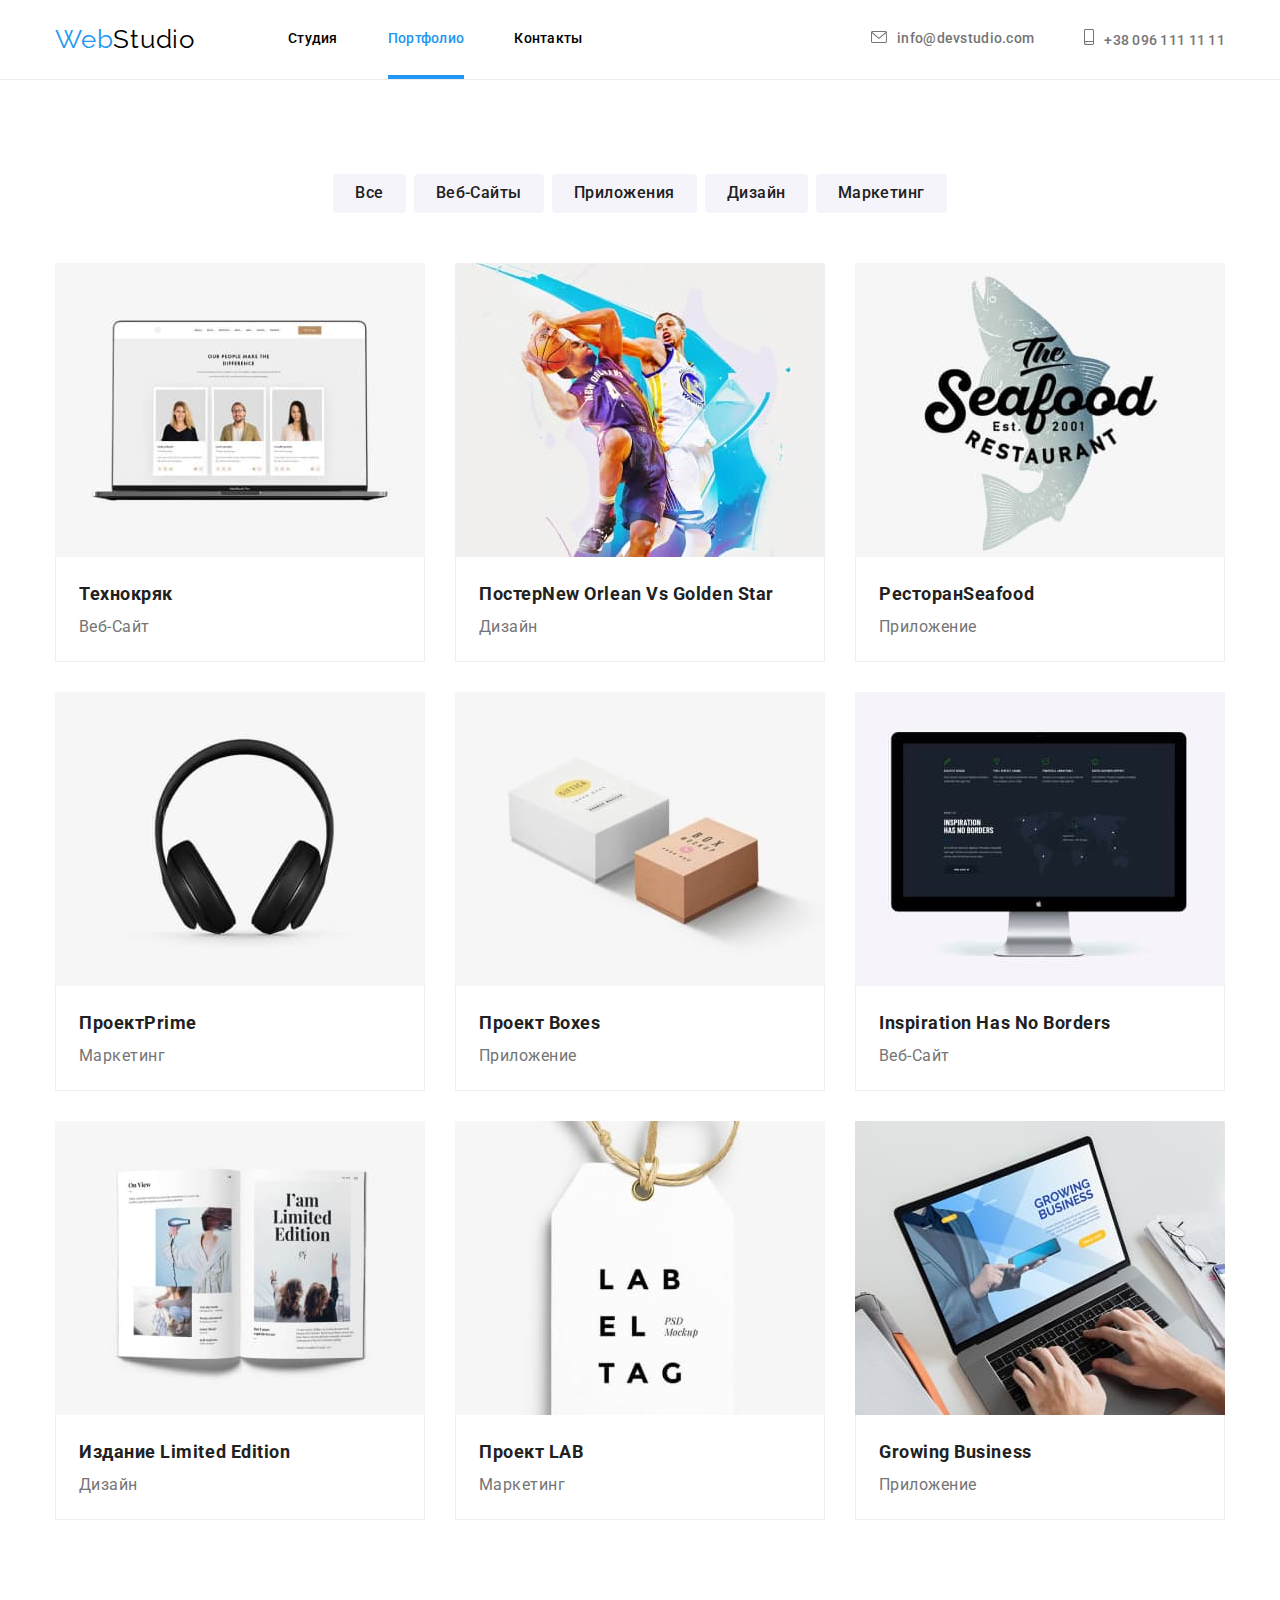
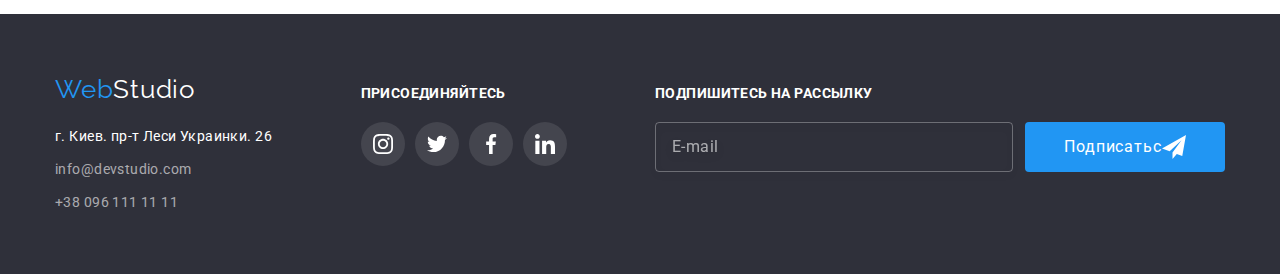
==== commit 9fd3afe2: "finish work with sass" ====
--- a/portfolio.html
+++ b/portfolio.html
@@ -7,7 +7,6 @@
     <title>WebStudio</title>
     <link rel="stylesheet" href="https://fonts.googleapis.com/css2?family=Raleway:wght@700&family=Roboto:wght@400;500;700;900&display=swap">
     <link rel="stylesheet" href="https://cdnjs.cloudflare.com/ajax/libs/modern-normalize/1.0.0/modern-normalize.min.css" />
-    <link rel="stylesheet" href="./style.css" >
     <link rel="stylesheet" href="./css/main.min.css">
   </head>
 <body class="body">
--- a/css/main.min.css
+++ b/css/main.min.css
@@ -1,2 +1,2 @@
-:root{--hover-focus-color-others: #2196f3;--hover-focus-color-importmant-button: #188ce8;--akcent-color: #2196f3;--title-color-light: #ffffff;--title-color-dark: #212121;--text-color-dark: #757575;--contacts-color-dark: #757575;--contacts-color-light: rgba(255, 255, 255, 0.6);--logo-word-dark: #000000;--logo-word-light: #ffffff;--text-color-light: #ffffff;--border-color: #ececec;--background-color: #f5f4fa;--transition-duration: 250ms;--transition-timing-function: cubic-bezier(0.4, 0, 0.2, 1)}.body{font-family:"roboto", sans-serif;margin:0}.no-size{margin:0;padding:0}.image{display:block}.address{font-style:inherit}.list{list-style:none}.link{text-decoration:none}.visually-hidden{position:absolute;width:1px;height:1px;overflow:hidden;border:0;padding:0;clip:rect(0, 0, 0, 0);clip-path:inset(50%);margin:-1px}.container{width:1200px;padding-left:15px;padding-right:15px;margin:0 auto}.section{padding-top:94px;padding-bottom:94px}.second-title{font-size:36px;line-height:1.17;text-align:center;letter-spacing:0.03em;color:var(--title-color-dark)}.second-title--margin-bottom{margin-bottom:50px}.third-title{font-size:14px;line-height:1.14;letter-spacing:0.03em;text-transform:uppercase}.logo{display:block;font-family:"Raleway", sans-serif;font-size:26px;line-height:1.19em;letter-spacing:0.03em;color:var(--akcent-color)}.logo__word{display:inline-block}.logo__word--dark{color:var(--logo-word-dark)}.nav-list{display:flex}.nav__item{font-weight:500;font-size:14px;line-height:1.14;letter-spacing:0.02em;text-transform:capitalize;position:relative;color:var(--title-color-third)}.nav__item:not(:last-child){margin-right:50px}.nav__link{transition:color var(--transition-duration) var(--transition-timing-function);color:currentColor}.nav__link:hover,.nav__link:focus{color:var(--hover-focus-color-others)}.nav__link--active{color:var(--hover-focus-color-others)}.nav__link--active::after{content:"";width:100%;height:4px;background-color:var(--akcent-color);display:block;position:absolute;bottom:-32px}.contacts__item{font-weight:500;font-size:14px;line-height:1.14;letter-spacing:0.02em;color:var(--contacts-color-dark)}.contacts__item:not(:last-child){margin-right:50px}.contacts__link{transition:color var(--transition-duration) var(--transition-timing-function);color:currentColor}.contacts__link:hover,.contacts__link:focus{color:var(--hover-focus-color-others)}.contacts__link:hover .contacts__icon,.contacts__link:focus .contacts__icon{fill:var(--hover-focus-color-others)}.contacts__icon{margin-right:10px;fill:var(--contacts-color-dark);transition:fill var(--transition-duration) var(--transition-timing-function)}.btn{font-family:inherit;text-align:center;text-transform:capitalize;border:0;border-radius:4px;cursor:pointer;color:var(--title-color-third);background-color:var(--background-color);transition:color var(--transition-duration) var(--transition-timing-function),background-color var(--transition-duration) var(--transition-timing-function),box-shadow var(--transition-duration) var(--transition-timing-function)}.specialiti{display:flex}.specialiti__item{margin-right:30px}.specialiti__item:nth-child(4n+4){margin-right:0px}.specialiti__icons{background-color:var(--background-color);margin-bottom:30px;height:120px;padding:25px 100px}.head{padding-top:24px;padding-bottom:24px;align-items:center;border-bottom:1px solid var(--border-color)}.head__elements{display:flex;align-items:center}.head__logo{margin-right:93px}.head__contacts{margin-left:auto;display:flex;justify-content:center;align-items:center}.hero{padding-top:200px;padding-bottom:200px;background-color:#2f303a;background-image:linear-gradient(rgba(47,48,58,0.4), rgba(47,48,58,0.4)),url(./images/bg-img.jpg);background-repeat:no-repeat;background-position:center;background-size:cover}.hero__title{display:block;margin:0 auto;margin-bottom:30px;width:696px;font-weight:900;font-size:44px;line-height:1.36;text-align:center;text-transform:uppercase;letter-spacing:0.06em;color:var(--title-color-light)}.btn__hero{display:block;margin:0 auto;padding:10px 32px;line-height:1.88;letter-spacing:0.06em;background-color:var(--akcent-color);color:var(--text-color-light);box-shadow:0px 4px 4px rgba(0,0,0,0.15)}.btn__hero:hover,.btn__hero:focus{background-color:var(--hover-focus-color-importmant-button)}.specialiti__item--features{width:270px}.specialiti__title-features{margin-bottom:10px;color:var(--title-color-dark)}.specialiti__text-features{letter-spacing:0.03em;font-size:14px;line-height:1.71;color:var(--text-color-dark)}
+:root{--hover-focus-color-others: #2196f3;--hover-focus-color-importmant-button: #188ce8;--akcent-color: #2196f3;--title-color-light: #ffffff;--title-color-dark: #212121;--text-color-dark: #757575;--contacts-color-dark: #757575;--contacts-color-light: rgba(255, 255, 255, 0.6);--logo-word-dark: #000000;--logo-word-light: #ffffff;--text-color-light: #ffffff;--border-color: #ececec;--background-color: #f5f4fa;--transition-duration: 250ms;--transition-timing-function: cubic-bezier(0.4, 0, 0.2, 1)}.body{font-family:"roboto", sans-serif;margin:0}.no-size{margin:0;padding:0}.image{display:block}.address{font-style:inherit}.list{list-style:none}.link{text-decoration:none}.visually-hidden{position:absolute;width:1px;height:1px;overflow:hidden;border:0;padding:0;clip:rect(0, 0, 0, 0);clip-path:inset(50%);margin:-1px}.container{width:1200px;padding-left:15px;padding-right:15px;margin:0 auto}.section{padding-top:94px;padding-bottom:94px}.second-title{font-size:36px;line-height:1.17;text-align:center;letter-spacing:0.03em;color:var(--title-color-dark)}.second-title--margin-bottom{margin-bottom:50px}.third-title{font-size:14px;line-height:1.14;letter-spacing:0.03em;text-transform:uppercase}.logo{display:block;font-family:"Raleway", sans-serif;font-size:26px;line-height:1.19em;letter-spacing:0.03em;color:var(--akcent-color)}.logo__word{display:inline-block}.logo__word--dark{color:var(--logo-word-dark)}.logo__word--light{color:var(--logo-word-light)}.nav-list{display:flex}.nav__item{font-weight:500;font-size:14px;line-height:1.14;letter-spacing:0.02em;text-transform:capitalize;position:relative;color:var(--title-color-third)}.nav__item:not(:last-child){margin-right:50px}.nav__link{transition:color var(--transition-duration) var(--transition-timing-function);color:currentColor}.nav__link:hover,.nav__link:focus{color:var(--hover-focus-color-others)}.nav__link--active{color:var(--hover-focus-color-others)}.nav__link--active::after{content:"";width:100%;height:4px;background-color:var(--akcent-color);display:block;position:absolute;bottom:-32px}.contacts__item{font-weight:500;font-size:14px;line-height:1.14;letter-spacing:0.02em;color:var(--contacts-color-dark)}.contacts__item:not(:last-child){margin-right:50px}.contacts__link{transition:color var(--transition-duration) var(--transition-timing-function);color:currentColor}.contacts__link:hover,.contacts__link:focus{color:var(--hover-focus-color-others)}.contacts__link:hover .contacts__icon,.contacts__link:focus .contacts__icon{fill:var(--hover-focus-color-others)}.contacts__icon{margin-right:10px;fill:var(--contacts-color-dark);transition:fill var(--transition-duration) var(--transition-timing-function)}.btn{font-family:inherit;text-align:center;text-transform:capitalize;border:0;border-radius:4px;cursor:pointer;color:var(--title-color-third);background-color:var(--background-color);transition:color var(--transition-duration) var(--transition-timing-function),background-color var(--transition-duration) var(--transition-timing-function),box-shadow var(--transition-duration) var(--transition-timing-function)}.specialiti{display:flex}.specialiti__item{margin-right:30px}.specialiti__item:nth-child(4n+4){margin-right:0px}.specialiti__icons{background-color:var(--background-color);margin-bottom:30px;height:120px;padding:25px 100px}.specialiti__blok-text-elements{box-shadow:0px 1px 3px rgba(0,0,0,0.12),0px 1px 1px rgba(0,0,0,0.14),0px 2px 1px rgba(0,0,0,0.2);border-radius:0px 0px 4px 4px;background-color:#ffffff;padding-top:30px;padding-bottom:30px}.grade{display:flex;flex-wrap:wrap;margin-top:-30px;margin-left:-30px}.grade__item{margin-top:30px;margin-left:30px;flex-basis:calc(100% / 3 - 30px)}.grade__blok{position:relative}.grade__text{display:flex;justify-content:center;align-items:center;font-size:14px;line-height:1.14em;letter-spacing:0.03em;text-transform:uppercase;color:var(--text-color-light);width:100%;min-height:70px;background-color:#2f303a80;position:absolute;top:224px}.grade__overflow{font-size:18px;line-height:1.56em;letter-spacing:0.03em;color:var(--text-color-light);padding:63px 24px;position:absolute;width:100%;height:100%;background-color:#2196f390;top:0;left:0;transform:translateY(100%);transition:transform var(--transition-duration) var(--transition-timing-function)}.grade__element-text{padding:19px 23px;background-color:#fff;border-right:1px solid #eeeeee;border-bottom:1px solid #eeeeee;border-left:1px solid #eeeeee}.social-links{display:flex;justify-content:center}.social-links__item{display:flex;justify-content:center;align-items:center}.social-links__item:not(:last-child){margin-right:10px}.social-links__link{width:44px;height:44px;border-radius:50%;transition:background-color var(--transition-duration) var(--transition-timing-function)}.social-links__icon{width:44px;height:44px;fill:#afb1b8;padding:12px;transition:fill var(--transition-duration) var(--transition-timing-function)}.input{color:var(--akcent-color);cursor:pointer;border-radius:4px;border:1px solid rgba(33,33,33,0.2);box-sizing:border-box;transition:border-color var(--transition-duration) var(--transition-timing-function)}.backdrop{width:100vw;height:100vh;background-color:rgba(0,0,0,0.2);position:fixed;top:0;transition:opacity var(--transition-duration) var(--transition-timing-function),visibility var(--transition-duration) var(--transition-timing-function)}.is-hidden{visibility:hidden;opacity:0;pointer-events:none}.is-hidden .modalwindow{transform:scale(0.3);transition:transform var(--transition-duration) var(--transition-timing-function)}.modalwindow{width:528px;min-height:510px;background-color:#ffffff;position:absolute;top:50%;left:50%;box-shadow:0px 1px 3px rgba(0,0,0,0.12),0px 1px 1px rgba(0,0,0,0.14),0px 2px 1px rgba(0,0,0,0.2);border-radius:4px;transform:translate(-50%, -50%) scale(1);transition:transform var(--transition-duration) var(--transition-timing-function)}.modalwindow__btn-close{width:30px;height:30px;border-color:#00000010;border-radius:50%;background-color:#ffffff;display:flex;justify-content:center;align-items:center;position:absolute;top:12px;right:8px;box-shadow:0px 1px 3px rgba(0,0,0,0.12);transition:border-color var(--transition-duration) var(--transition-timing-function),fill var(--transition-duration) var(--transition-timing-function),box-shadow var(--transition-duration) var(--transition-timing-function)}.modalwindow__btn-close:hover,.modalwindow__btn-close:focus{box-shadow:0px 1px 1px rgba(0,0,0,0.14),0px 2px 1px rgba(0,0,0,0.2);outline:none;fill:var(--hover-focus-color-others)}.form{width:100%;height:100%;padding:40px;display:flex;flex-direction:column}.form__title{font-size:20px;line-height:1.15em;text-align:center;letter-spacing:0.03em;color:#212121;margin-bottom:12px}.form__label-text{font-size:12px;line-height:1.17em;letter-spacing:0.01em;color:#757575}.form__label-text:not(:last-child){margin-bottom:10px}.form__box-svg{display:block;position:relative}.form__input{width:100%;min-height:40px;padding:12px 12px 12px 30px}.form__comment{padding:12px 16px;resize:none;width:100%;min-height:120px}.form__comment::placeholder{font-size:14px;line-height:1.14em;letter-spacing:0.01em;color:rgba(117,117,117,0.5)}.form__input:hover,.form__input:focus,.form__comment:hover,.form__comment:focus{border-color:var(--akcent-color);outline-color:var(--akcent-color)}.form-icon{position:absolute;left:12px;top:50%;transform:translateY(-50%);transition:fill var(--transition-duration) var(--transition-timing-function)}.form__input:hover+.form-icon,.form__input:focus+.form-icon{fill:var(--akcent-color)}.form__btn--modal{align-self:center;min-width:200px;min-height:50px;background-color:var(--akcent-color);font-size:16px;line-height:1.88em;text-align:center;letter-spacing:0.06em;color:var(--text-color-light)}.form--btn:hover,.form--btn:hover{outline-color:var(--hover-focus-color-importmant-button);background-color:var(--hover-focus-color-importmant-button)}.checkebox__label{font-size:14px;line-height:1.71em;letter-spacing:0.03em;color:#757575;display:flex;justify-content:center;align-items:center;margin-bottom:30px;position:relative}.checekebox__icon{display:block;cursor:pointer;width:16px;height:16px;margin-right:7px;border:2px solid #212121;border-radius:4px;background-color:#ffffff;fill:transparent;transition:background-color var(--transition-duration) var(--transition-timing-function),box-shadow var(--transition-duration) var(--transition-timing-function)}.checkebox__input:hover+.checekebox__icon,.checkebox__input:focus+.checekebox__icon{box-shadow:0px 1px 2px var(--akcent-color),0px 2px 7px var(--akcent-color)}.checkebox__input:checked+.checekebox__icon{border:none;background-color:var(--akcent-color);fill:#ffffff}.checekebox__link{cursor:pointer;color:var(--akcent-color);display:block;margin-left:5px;position:relative}.checekebox__link:hover,.checekebox__link:focus{outline-color:var(--hover-focus-color-importmant-button)}.checekebox__link::after{content:"";display:block;width:100%;height:1px;background-color:var(--akcent-color);position:absolute;bottom:3px}.head{padding-top:24px;padding-bottom:24px;align-items:center;border-bottom:1px solid var(--border-color)}.head__elements{display:flex;align-items:center}.head__logo{margin-right:93px}.head__contacts{margin-left:auto;display:flex;justify-content:center;align-items:center}.hero{padding-top:200px;padding-bottom:200px;background-color:#2f303a;background-image:linear-gradient(rgba(47,48,58,0.4), rgba(47,48,58,0.4)),url("../images/bg-img.jpg");background-repeat:no-repeat;background-position:center;background-size:cover}.hero__title{display:block;margin:0 auto;margin-bottom:30px;width:696px;font-weight:900;font-size:44px;line-height:1.36;text-align:center;text-transform:uppercase;letter-spacing:0.06em;color:var(--title-color-light)}.btn__hero{display:block;margin:0 auto;padding:10px 32px;line-height:1.88;letter-spacing:0.06em;background-color:var(--akcent-color);color:var(--text-color-light);box-shadow:0px 4px 4px rgba(0,0,0,0.15)}.btn__hero:hover,.btn__hero:focus{background-color:var(--hover-focus-color-importmant-button)}.specialiti__item--features{min-width:270px;min-height:75px}.specialiti__title-features{margin-bottom:10px;color:var(--title-color-dark)}.specialiti__text-features{letter-spacing:0.03em;font-size:14px;line-height:1.71em;color:var(--text-color-dark)}.section-what-we-do{padding-bottom:94px}.section-our-team{background-color:var(--background-color)}.specialiti__title-our-team{font-weight:500;font-size:16px;line-height:1.19;letter-spacing:0.03em;color:var(--title-color-dark);text-align:center;margin-bottom:10px}.specialiti__text-our-team{font-size:16px;line-height:1.19;letter-spacing:0.03em;color:var(--text-color-dark);text-align:center;margin-bottom:16px}.social-links__link--our-team:hover,.social-links__link--our-team:focus{background-color:var(--hover-focus-color-others)}.social-links__link--our-team:hover .social-links__icon,.social-links__link--our-team:focus .social-links__icon{fill:#ffffff}.specialiti__item--customers{width:170px;height:92px}.specialiti__item--customers:not(:last-child){margin-right:30px}.specialiti__link--customers{width:100%;height:100%;display:flex;border:1px solid #afb1b8;padding:16px 32px;transition:border-color var(--transition-duration) var(--transition-timing-function)}.specialiti__icons--customers{fill:#afb1b8;transition:fill var(--transition-duration) var(--transition-timing-function)}.specialiti__link--customers:hover,.specialiti__link--customers:focus{border-color:var(--hover-focus-color-others)}.specialiti__link--customers:hover .specialiti__icons--customers,.specialiti__link--customers:focus .specialiti__icons--customers{fill:var(--hover-focus-color-others)}.footer{background-color:#2f303a;padding-top:60px;padding-bottom:60px}.footer__section{display:flex;align-items:baseline;justify-content:space-between}.logo__footer{margin-bottom:20px}.contacts__item--footer{font-size:14px;line-height:1.71em;letter-spacing:0.03em}.contacts__item--footer:not(:last-child){margin-bottom:9px}.contacts__link--footer{color:var(--contacts-color-light)}.footer__google-address{transition:color var(--transition-duration) var(--transition-timing-function);color:var(--text-color-light)}.contacts__link--footer:hover,.contacts__link--footer:focus{color:var(--hover-focus-color-others)}.footer__third-title{color:var(--title-color-light);margin-bottom:20px}.footer__social-links__link{background-color:rgba(255,255,255,0.1)}.social-links__icon--footer{fill:var(--text-color-light)}.footer__social-links__link:hover,.footer__social-links__link:focus{background-color:var(--hover-focus-color-others)}.footer__input--position{display:flex}.footer__input{min-width:358px;min-height:50px;margin-right:12px;background-color:transparent;padding:15px 16px;border:1px solid rgba(255,255,255,0.3);filter:drop-shadow(0px 4px 4px rgba(0,0,0,0.15))}.footer__input::placeholder{font-size:16px;line-height:1.25em;letter-spacing:0.03em;color:rgba(255,255,255,0.6)}.footer__input:hover,.footer__input:focus{border-color:var(--akcent-color)}.footer__form-btn{min-width:200px;background-color:var(--akcent-color);font-size:16px;line-height:1.88em;letter-spacing:0.06em;color:var(--text-color-light);padding:0px;display:flex;justify-content:center;align-items:center}.footer__form-btn:hover,.footer__form-btn:focus{background-color:var(--hover-focus-color-importmant-button)}.btn-list--portfolio{display:flex;justify-content:center;margin-bottom:50px}.btn-list__item--margin-right:not(:last-child){margin-right:8px}.btn-list__portfolio--btn{font-weight:500;font-size:16px;line-height:1.66em;text-align:center;letter-spacing:0.03em;color:var(--title-color-dark);padding:6px 22px;min-height:38px}.btn-list__portfolio--btn:hover,.btn-list__portfolio--btn:focus{background-color:var(--hover-focus-color-others);color:var(--text-color-light);box-shadow:0px 3px 1px rgba(0,0,0,0.1),0px 1px 2px rgba(0,0,0,0.08),0px 2px 2px rgba(0,0,0,0.12)}.hero__title--portfolio{margin-bottom:0px}.grade__item--project{text-transform:capitalize;transition:transform var(--transition-duration) var(--transition-timing-function)}.grade__item--project{display:block;transition:box-shadow var(--transition-duration) var(--transition-timing-function)}.grade__item--project:hover,.grade__item--project:focus{box-shadow:0px 1px 1px rgba(0,0,0,0.12),0px 4px 4px rgba(0,0,0,0.06),1px 4px 6px rgba(0,0,0,0.16)}.grade__link--project:hover .grade__overflow,.grade__link--project:focus .grade__overflow{transform:translateY(0)}.grade__blok--project{overflow:hidden}.grade__title--project{font-size:18px;line-height:2;letter-spacing:0.03em;color:var(--title-color-dark)}.grade__text--project{font-size:16px;line-height:1.88;letter-spacing:0.03em;color:var(--text-color-dark)}
 /*# sourceMappingURL=main.min.css.map */